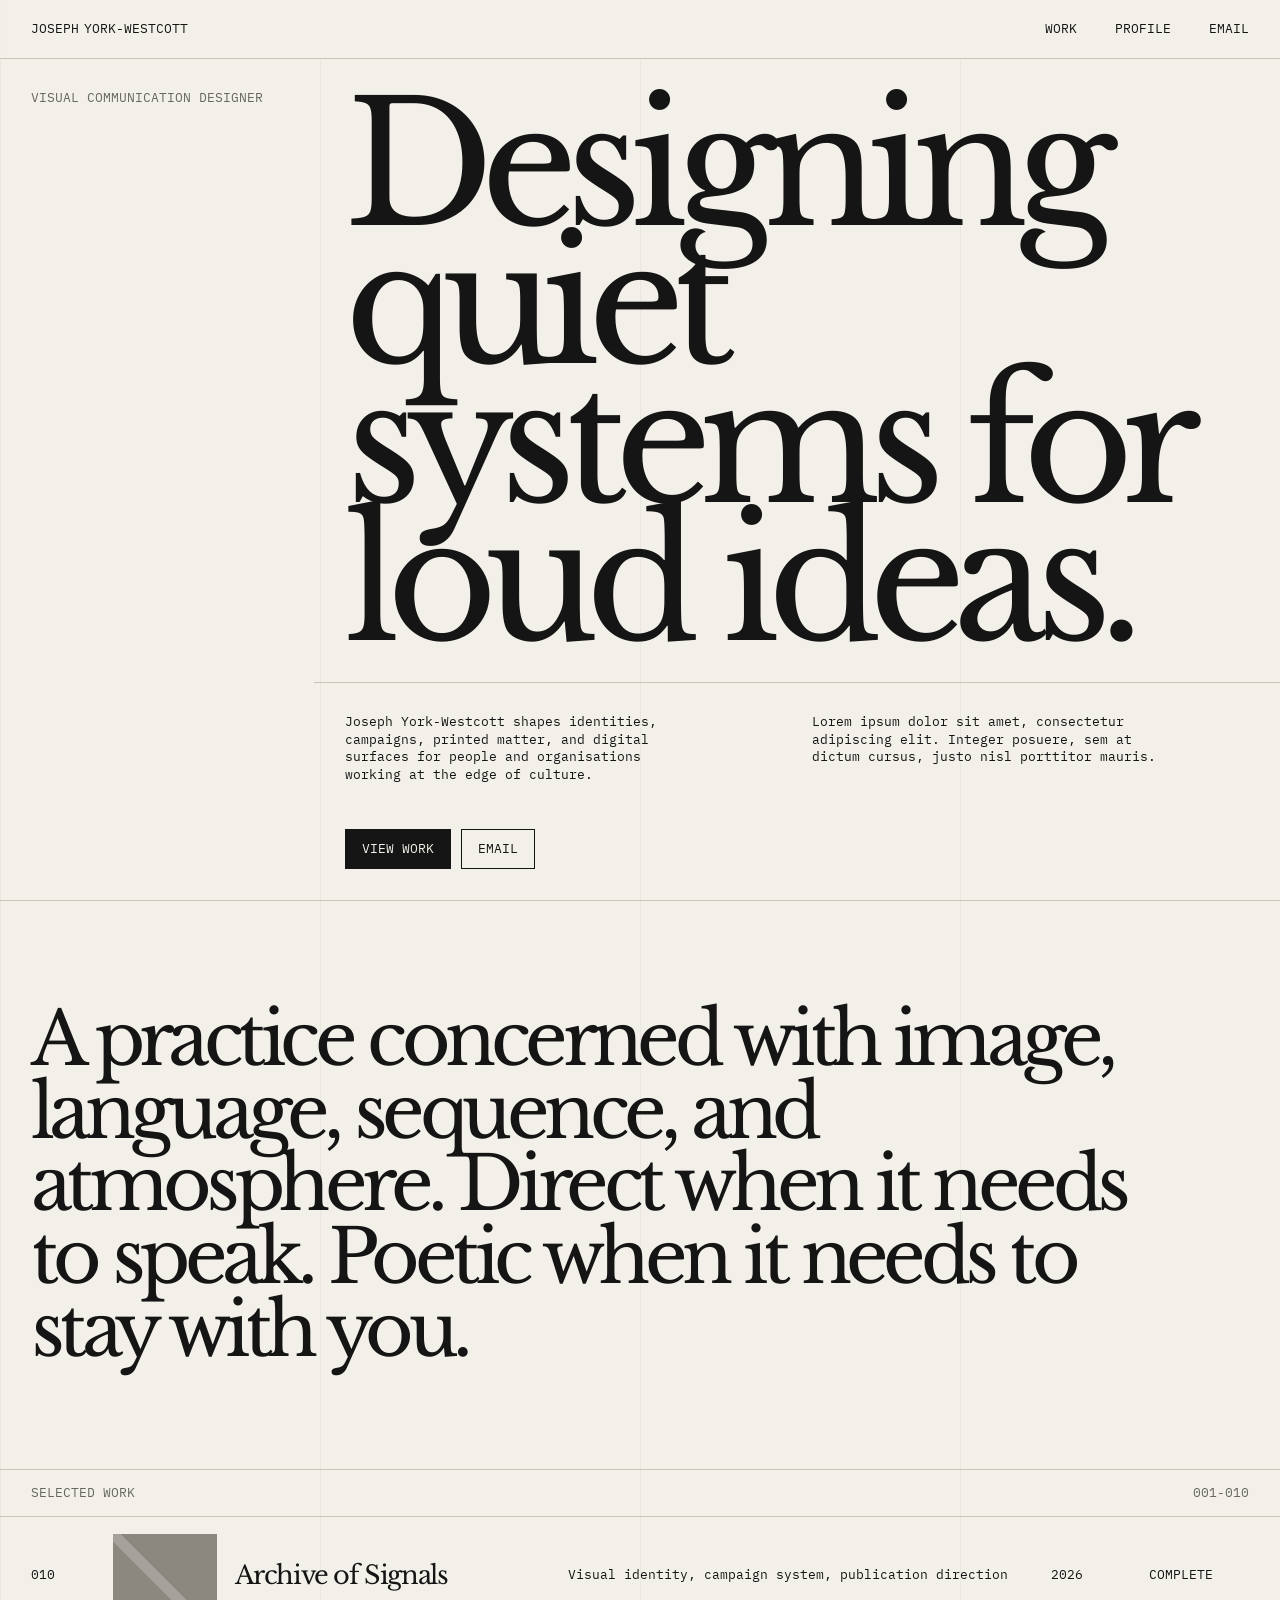
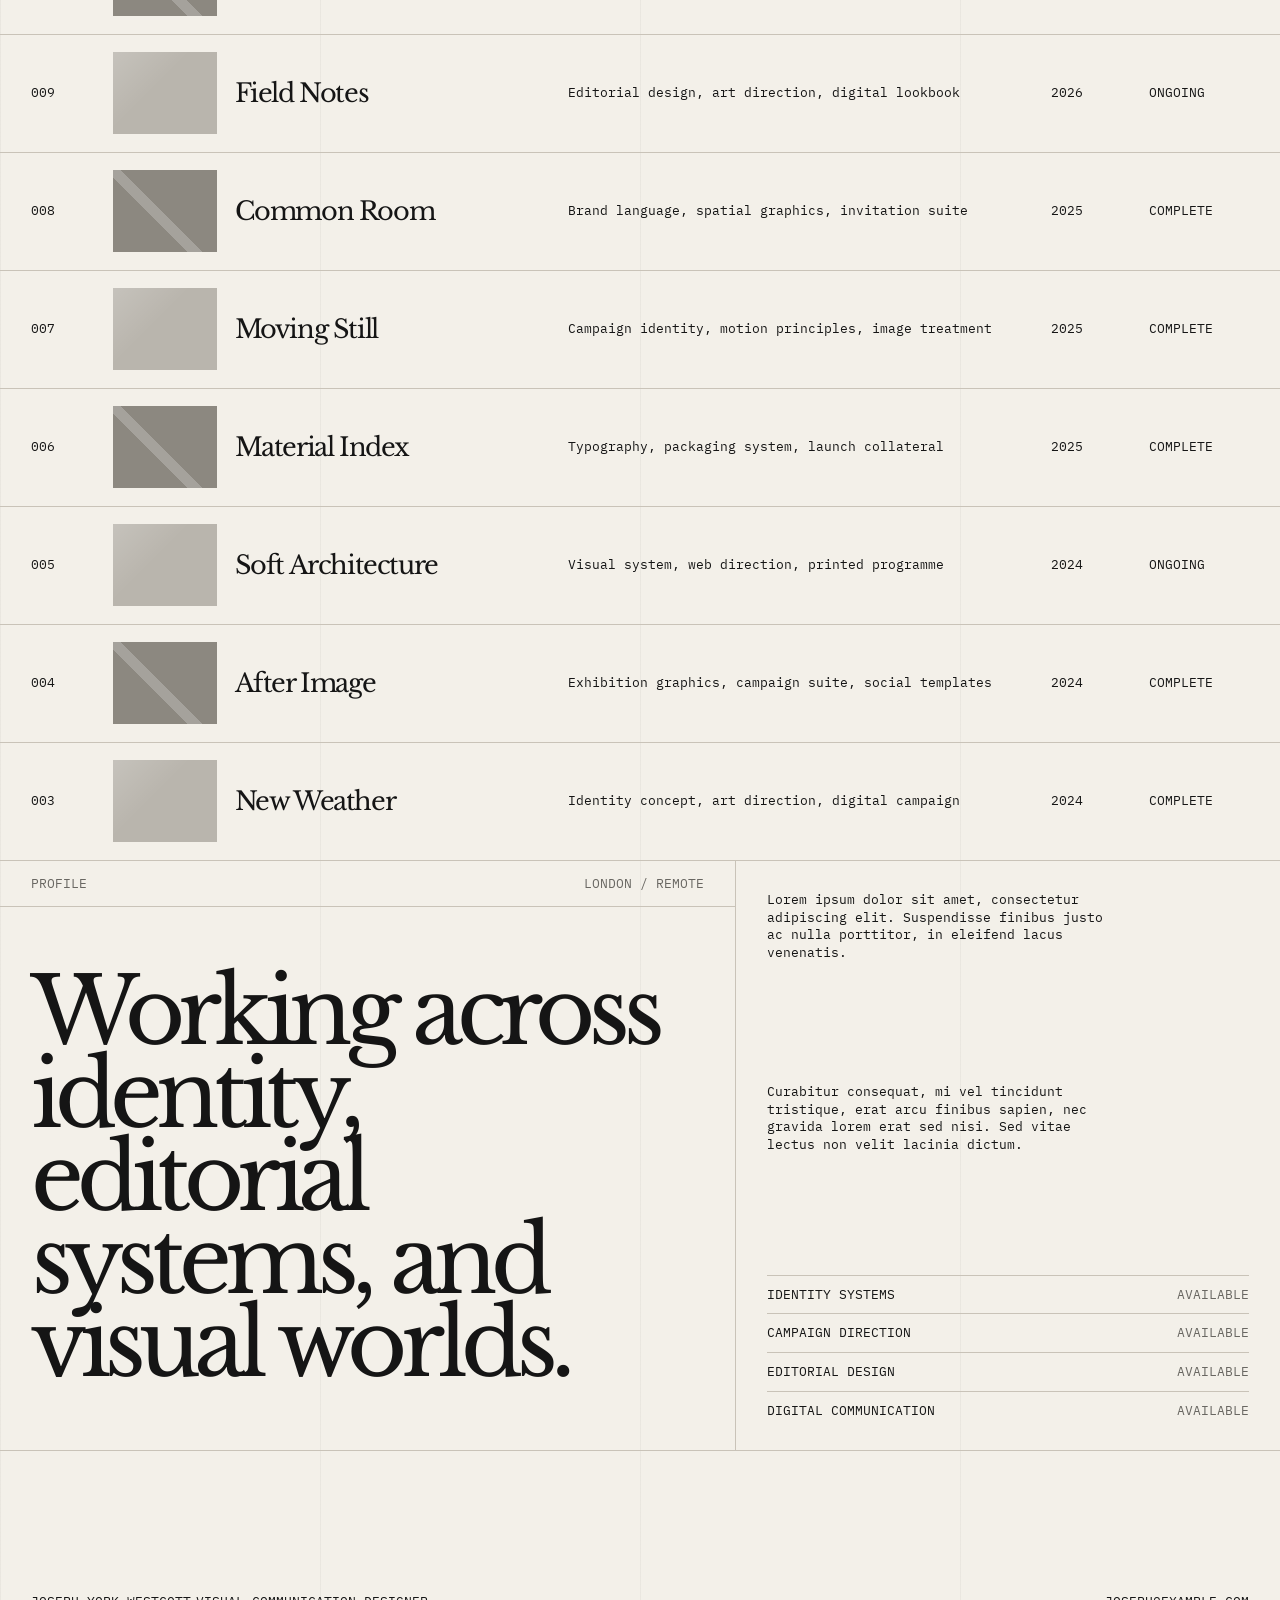
==== index.html @ f3553684 "Initial portfolio site" ====
<!doctype html>
<html lang="en">
  <head>
    <meta charset="utf-8" />
    <meta name="viewport" content="width=device-width, initial-scale=1" />
    <meta
      name="description"
      content="Joseph York-Westcott is a visual communication designer creating identities, campaigns, image systems, and editorial worlds."
    />
    <title>Joseph York-Westcott | Visual Communication Designer</title>
    <link rel="preconnect" href="https://fonts.googleapis.com" />
    <link rel="preconnect" href="https://fonts.gstatic.com" crossorigin />
    <link
      href="https://fonts.googleapis.com/css2?family=IBM+Plex+Mono:wght@400;500&family=Libre+Baskerville:ital@0;1&display=swap"
      rel="stylesheet"
    />
    <link rel="stylesheet" href="styles.css" />
  </head>
  <body>
    <div class="site-shell">
      <header class="site-header" aria-label="Primary navigation">
        <a class="brand" href="#top" aria-label="Joseph York-Westcott home">
          <span>Joseph</span>
          <span>York-Westcott</span>
        </a>
        <nav class="nav-links" aria-label="Site">
          <a href="#work">Work</a>
          <a href="#profile">Profile</a>
          <a href="mailto:joseph@example.com">Email</a>
        </nav>
      </header>

      <main id="top">
        <section class="hero" aria-labelledby="hero-title">
          <div class="hero-kicker">Visual Communication Designer</div>
          <h1 id="hero-title">
            Designing quiet systems for loud ideas.
          </h1>
          <div class="hero-copy">
            <p>
              Joseph York-Westcott shapes identities, campaigns, printed matter,
              and digital surfaces for people and organisations working at the
              edge of culture.
            </p>
            <p>
              Lorem ipsum dolor sit amet, consectetur adipiscing elit. Integer
              posuere, sem at dictum cursus, justo nisl porttitor mauris.
            </p>
          </div>
          <div class="hero-actions" aria-label="Primary actions">
            <a class="button" href="#work">View Work</a>
            <a class="button button-secondary" href="mailto:joseph@example.com">Email</a>
          </div>
        </section>

        <section class="statement" aria-label="Design statement">
          <p>
            A practice concerned with image, language, sequence, and atmosphere.
            Direct when it needs to speak. Poetic when it needs to stay with you.
          </p>
        </section>

        <section class="work-index" id="work" aria-labelledby="work-title">
          <div class="section-heading">
            <span>Selected Work</span>
            <span>001-010</span>
          </div>
          <h2 id="work-title" class="sr-only">Selected work</h2>

          <article class="project-row">
            <a href="#" aria-label="View project 010, Archive of Signals">
              <span class="project-number">010</span>
              <span class="project-thumb" aria-hidden="true"></span>
              <span class="project-title">Archive of Signals</span>
              <span class="project-desc">
                Visual identity, campaign system, publication direction
              </span>
              <span class="project-year">2026</span>
              <span class="project-status">Complete</span>
            </a>
          </article>
          <article class="project-row">
            <a href="#" aria-label="View project 009, Field Notes">
              <span class="project-number">009</span>
              <span class="project-thumb" aria-hidden="true"></span>
              <span class="project-title">Field Notes</span>
              <span class="project-desc">
                Editorial design, art direction, digital lookbook
              </span>
              <span class="project-year">2026</span>
              <span class="project-status">Ongoing</span>
            </a>
          </article>
          <article class="project-row">
            <a href="#" aria-label="View project 008, Common Room">
              <span class="project-number">008</span>
              <span class="project-thumb" aria-hidden="true"></span>
              <span class="project-title">Common Room</span>
              <span class="project-desc">
                Brand language, spatial graphics, invitation suite
              </span>
              <span class="project-year">2025</span>
              <span class="project-status">Complete</span>
            </a>
          </article>
          <article class="project-row">
            <a href="#" aria-label="View project 007, Moving Still">
              <span class="project-number">007</span>
              <span class="project-thumb" aria-hidden="true"></span>
              <span class="project-title">Moving Still</span>
              <span class="project-desc">
                Campaign identity, motion principles, image treatment
              </span>
              <span class="project-year">2025</span>
              <span class="project-status">Complete</span>
            </a>
          </article>
          <article class="project-row">
            <a href="#" aria-label="View project 006, Material Index">
              <span class="project-number">006</span>
              <span class="project-thumb" aria-hidden="true"></span>
              <span class="project-title">Material Index</span>
              <span class="project-desc">
                Typography, packaging system, launch collateral
              </span>
              <span class="project-year">2025</span>
              <span class="project-status">Complete</span>
            </a>
          </article>
          <article class="project-row">
            <a href="#" aria-label="View project 005, Soft Architecture">
              <span class="project-number">005</span>
              <span class="project-thumb" aria-hidden="true"></span>
              <span class="project-title">Soft Architecture</span>
              <span class="project-desc">
                Visual system, web direction, printed programme
              </span>
              <span class="project-year">2024</span>
              <span class="project-status">Ongoing</span>
            </a>
          </article>
          <article class="project-row">
            <a href="#" aria-label="View project 004, After Image">
              <span class="project-number">004</span>
              <span class="project-thumb" aria-hidden="true"></span>
              <span class="project-title">After Image</span>
              <span class="project-desc">
                Exhibition graphics, campaign suite, social templates
              </span>
              <span class="project-year">2024</span>
              <span class="project-status">Complete</span>
            </a>
          </article>
          <article class="project-row">
            <a href="#" aria-label="View project 003, New Weather">
              <span class="project-number">003</span>
              <span class="project-thumb" aria-hidden="true"></span>
              <span class="project-title">New Weather</span>
              <span class="project-desc">
                Identity concept, art direction, digital campaign
              </span>
              <span class="project-year">2024</span>
              <span class="project-status">Complete</span>
            </a>
          </article>
        </section>

        <section class="profile-grid" id="profile" aria-labelledby="profile-title">
          <div>
            <div class="section-heading">
              <span>Profile</span>
              <span>London / Remote</span>
            </div>
            <h2 id="profile-title">
              Working across identity, editorial systems, and visual worlds.
            </h2>
          </div>
          <div class="profile-copy">
            <p>
              Lorem ipsum dolor sit amet, consectetur adipiscing elit. Suspendisse
              finibus justo ac nulla porttitor, in eleifend lacus venenatis.
            </p>
            <p>
              Curabitur consequat, mi vel tincidunt tristique, erat arcu finibus
              sapien, nec gravida lorem erat sed nisi. Sed vitae lectus non velit
              lacinia dictum.
            </p>
            <ul class="services-list" aria-label="Services">
              <li>Identity systems</li>
              <li>Campaign direction</li>
              <li>Editorial design</li>
              <li>Digital communication</li>
            </ul>
          </div>
        </section>
      </main>

      <footer class="site-footer">
        <div>
          <span>Joseph York-Westcott</span>
          <span>Visual Communication Designer</span>
        </div>
        <a href="mailto:joseph@example.com">joseph@example.com</a>
      </footer>
    </div>

    <script src="script.js"></script>
  </body>
</html>
---- styles.css ----
:root {
  --paper: #f3f0e9;
  --ink: #151515;
  --muted: #696762;
  --rule: #c9c3b8;
  --image: #b9b5ad;
  --image-dark: #8c8880;
  --inverse: #111111;
  --inverse-ink: #f4f0e8;
  --gutter: clamp(16px, 2.4vw, 34px);
  --mono: "IBM Plex Mono", ui-monospace, monospace;
  --serif: "Libre Baskerville", Georgia, serif;
}

* {
  box-sizing: border-box;
}

html {
  scroll-behavior: smooth;
}

body {
  margin: 0;
  background: var(--paper);
  color: var(--ink);
  font-family: var(--mono);
  font-size: 13px;
  line-height: 1.35;
  text-transform: uppercase;
}

a {
  color: inherit;
  text-decoration: none;
}

.site-shell {
  min-height: 100vh;
  background:
    linear-gradient(90deg, rgba(21, 21, 21, 0.045) 1px, transparent 1px) 0 0 / 25vw 100%,
    var(--paper);
}

.site-header,
.site-footer {
  display: grid;
  grid-template-columns: 1fr auto;
  gap: var(--gutter);
  padding: 20px var(--gutter);
}

.site-header {
  position: sticky;
  top: 0;
  z-index: 10;
  background: rgba(243, 240, 233, 0.86);
  border-bottom: 1px solid var(--rule);
  backdrop-filter: blur(12px);
}

.brand,
.site-footer div {
  display: flex;
  gap: 0.65ch;
  flex-wrap: wrap;
}

.nav-links {
  display: flex;
  gap: clamp(16px, 3vw, 46px);
}

.nav-links a,
.site-footer a,
.project-row a {
  transition: opacity 180ms ease, background 180ms ease, color 180ms ease;
}

.nav-links a:hover,
.site-footer a:hover {
  opacity: 0.52;
}

.hero {
  display: grid;
  grid-template-columns: minmax(190px, 0.65fr) minmax(0, 2fr);
  min-height: calc(100svh - 58px);
  border-bottom: 1px solid var(--rule);
}

.hero-kicker,
.hero-copy,
.hero-actions {
  padding: var(--gutter);
}

.hero-kicker {
  color: var(--muted);
}

h1,
h2,
.statement p {
  margin: 0;
  font-family: var(--serif);
  font-weight: 400;
  letter-spacing: -0.075em;
  text-transform: none;
}

h1 {
  align-self: end;
  padding: var(--gutter);
  font-size: clamp(60px, 13.2vw, 206px);
  line-height: 0.82;
  max-width: 1220px;
}

.hero-copy {
  display: grid;
  grid-template-columns: repeat(2, minmax(0, 1fr));
  gap: var(--gutter);
  grid-column: 2;
  border-top: 1px solid var(--rule);
}

.hero-copy p,
.profile-copy p {
  margin: 0;
  max-width: 44ch;
  color: var(--ink);
  text-transform: none;
}

.hero-actions {
  display: flex;
  align-items: end;
  gap: 10px;
  grid-column: 2;
  padding-top: 0;
}

.button {
  display: inline-flex;
  align-items: center;
  justify-content: center;
  min-height: 38px;
  padding: 10px 16px;
  border: 1px solid var(--ink);
  background: var(--ink);
  color: var(--paper);
}

.button:hover {
  background: transparent;
  color: var(--ink);
}

.button-secondary {
  background: transparent;
  color: var(--ink);
}

.button-secondary:hover {
  background: var(--ink);
  color: var(--paper);
}

.statement {
  padding: clamp(56px, 8vw, 116px) var(--gutter);
  border-bottom: 1px solid var(--rule);
}

.statement p {
  max-width: 1100px;
  font-size: clamp(33px, 5.8vw, 94px);
  line-height: 0.98;
}

.section-heading {
  display: flex;
  justify-content: space-between;
  gap: var(--gutter);
  padding: 14px var(--gutter);
  color: var(--muted);
  border-bottom: 1px solid var(--rule);
}

.project-row a {
  display: grid;
  grid-template-columns: 64px 104px minmax(170px, 0.95fr) minmax(220px, 1.4fr) 80px 100px;
  gap: 18px;
  align-items: center;
  min-height: 118px;
  padding: 12px var(--gutter);
  border-bottom: 1px solid var(--rule);
  animation: row-rise 420ms ease both;
  animation-delay: var(--delay, 0ms);
}

.project-row a:hover {
  background: var(--inverse);
  color: var(--inverse-ink);
}

.project-thumb {
  display: block;
  height: 82px;
  background:
    linear-gradient(135deg, rgba(255, 255, 255, 0.18), transparent 42%),
    var(--image);
}

.project-row:nth-child(odd) .project-thumb {
  background:
    linear-gradient(45deg, transparent 40%, rgba(255, 255, 255, 0.22) 40% 48%, transparent 48%),
    var(--image-dark);
}

.project-title {
  font-family: var(--serif);
  font-size: clamp(21px, 2vw, 34px);
  line-height: 0.96;
  letter-spacing: -0.055em;
  text-transform: none;
}

.project-desc {
  max-width: 58ch;
  color: currentColor;
  text-transform: none;
}

.profile-grid {
  display: grid;
  grid-template-columns: minmax(0, 1.15fr) minmax(280px, 0.85fr);
  border-bottom: 1px solid var(--rule);
}

.profile-grid > div:first-child {
  border-right: 1px solid var(--rule);
}

.profile-grid h2 {
  padding: clamp(34px, 5vw, 82px) var(--gutter);
  font-size: clamp(42px, 7.2vw, 118px);
  line-height: 0.9;
}

.profile-copy {
  display: flex;
  min-height: 560px;
  flex-direction: column;
  justify-content: space-between;
  gap: 44px;
  padding: var(--gutter);
}

.services-list {
  display: grid;
  gap: 10px;
  margin: 0;
  padding: 0;
  list-style: none;
}

.services-list li {
  display: flex;
  justify-content: space-between;
  gap: 18px;
  padding-top: 10px;
  border-top: 1px solid var(--rule);
}

.services-list li::after {
  content: "Available";
  color: var(--muted);
}

.site-footer {
  min-height: 180px;
  align-items: end;
}

.sr-only {
  position: absolute;
  width: 1px;
  height: 1px;
  padding: 0;
  margin: -1px;
  overflow: hidden;
  clip: rect(0, 0, 0, 0);
  white-space: nowrap;
  border: 0;
}

@keyframes row-rise {
  from {
    opacity: 0;
    transform: translateY(8px);
  }

  to {
    opacity: 1;
    transform: translateY(0);
  }
}

@media (max-width: 860px) {
  body {
    font-size: 12px;
  }

  .site-shell {
    background:
      linear-gradient(90deg, rgba(21, 21, 21, 0.045) 1px, transparent 1px) 0 0 / 50vw 100%,
      var(--paper);
  }

  .site-header,
  .site-footer,
  .hero,
  .hero-copy,
  .profile-grid {
    grid-template-columns: 1fr;
  }

  .site-header {
    gap: 16px;
  }

  .nav-links {
    justify-content: space-between;
  }

  .hero {
    min-height: auto;
  }

  h1 {
    min-height: 58svh;
    align-content: end;
    font-size: clamp(58px, 20vw, 112px);
  }

  .hero-copy,
  .hero-actions {
    grid-column: 1;
  }

  .hero-actions {
    padding-top: var(--gutter);
  }

  .project-row a {
    grid-template-columns: 46px 1fr 64px;
    min-height: 156px;
    align-items: start;
  }

  .project-thumb {
    grid-column: 1 / -1;
    grid-row: 2;
    height: 116px;
  }

  .project-title {
    font-size: 27px;
  }

  .project-desc {
    grid-column: 2 / -1;
  }

  .project-year {
    grid-column: 1;
  }

  .project-status {
    grid-column: 2 / -1;
  }

  .profile-grid > div:first-child {
    border-right: 0;
  }

  .profile-copy {
    min-height: auto;
  }

  .site-footer {
    min-height: 140px;
  }
}
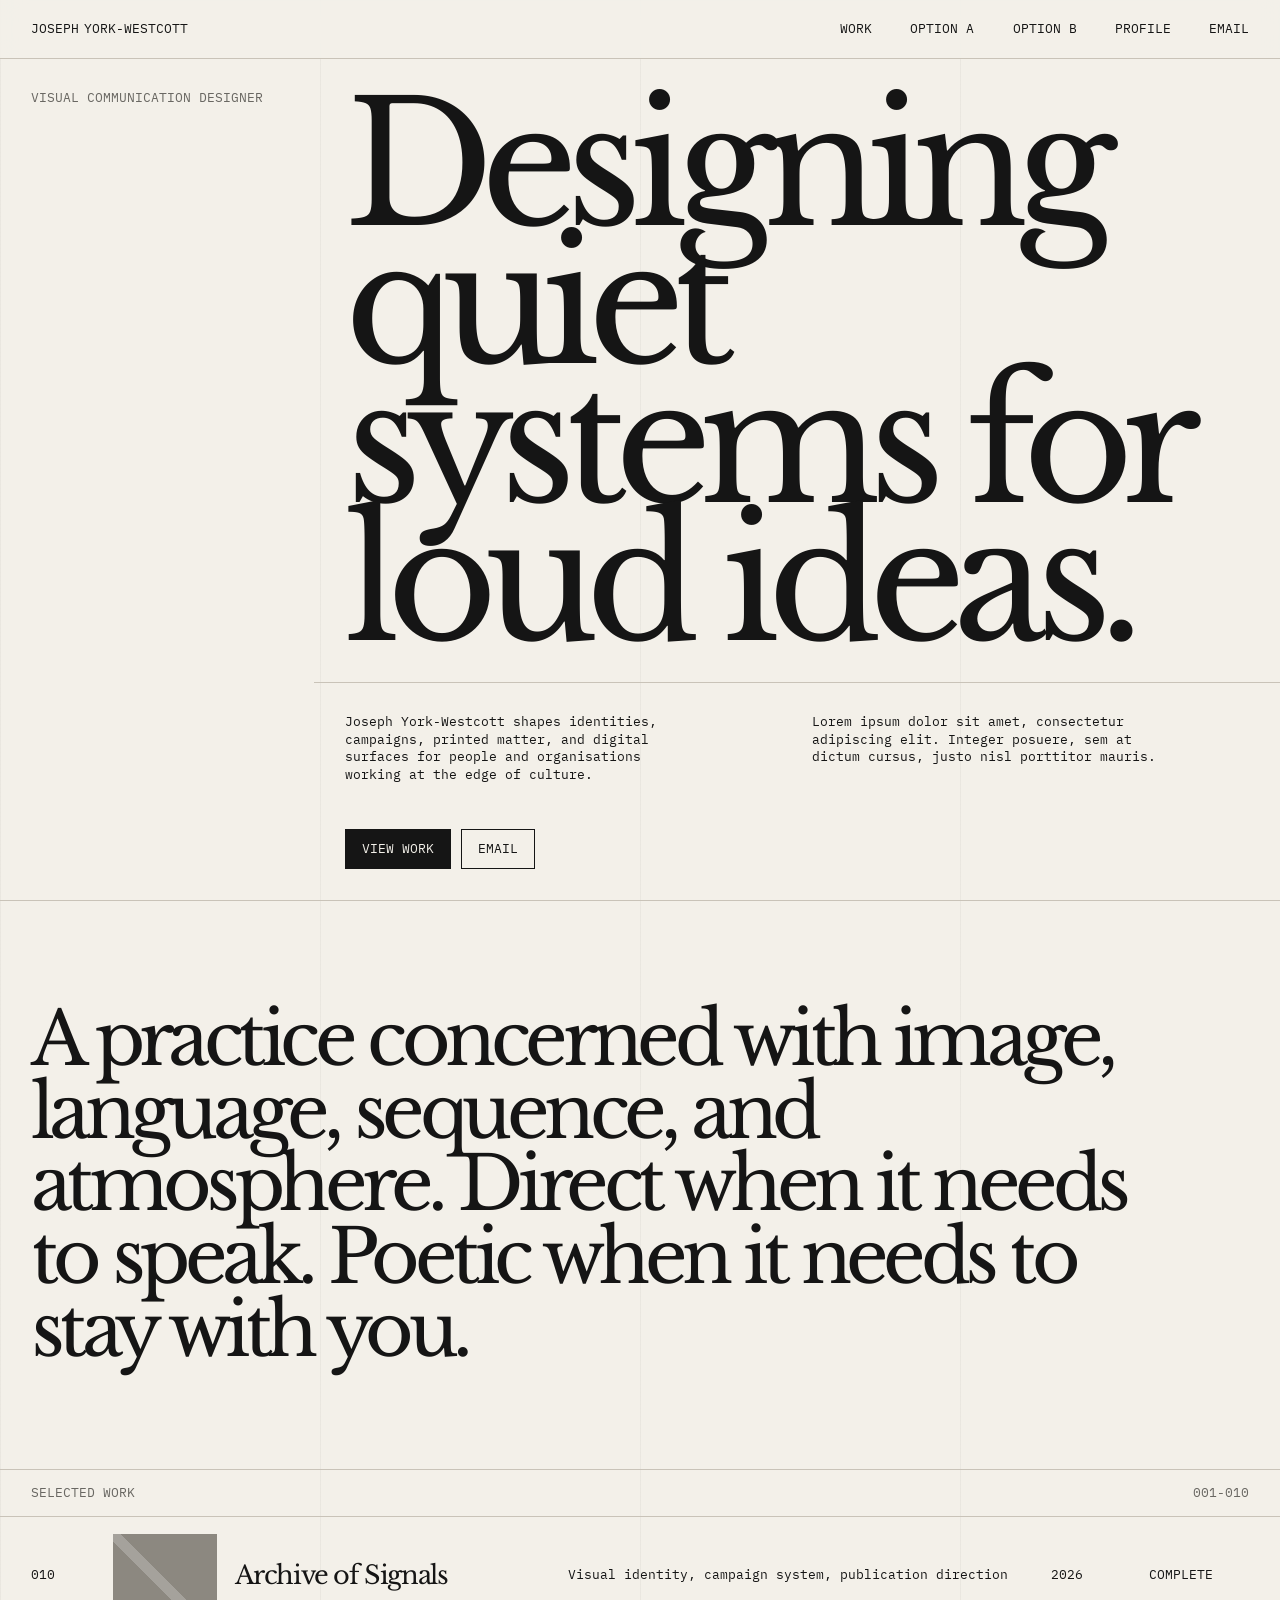
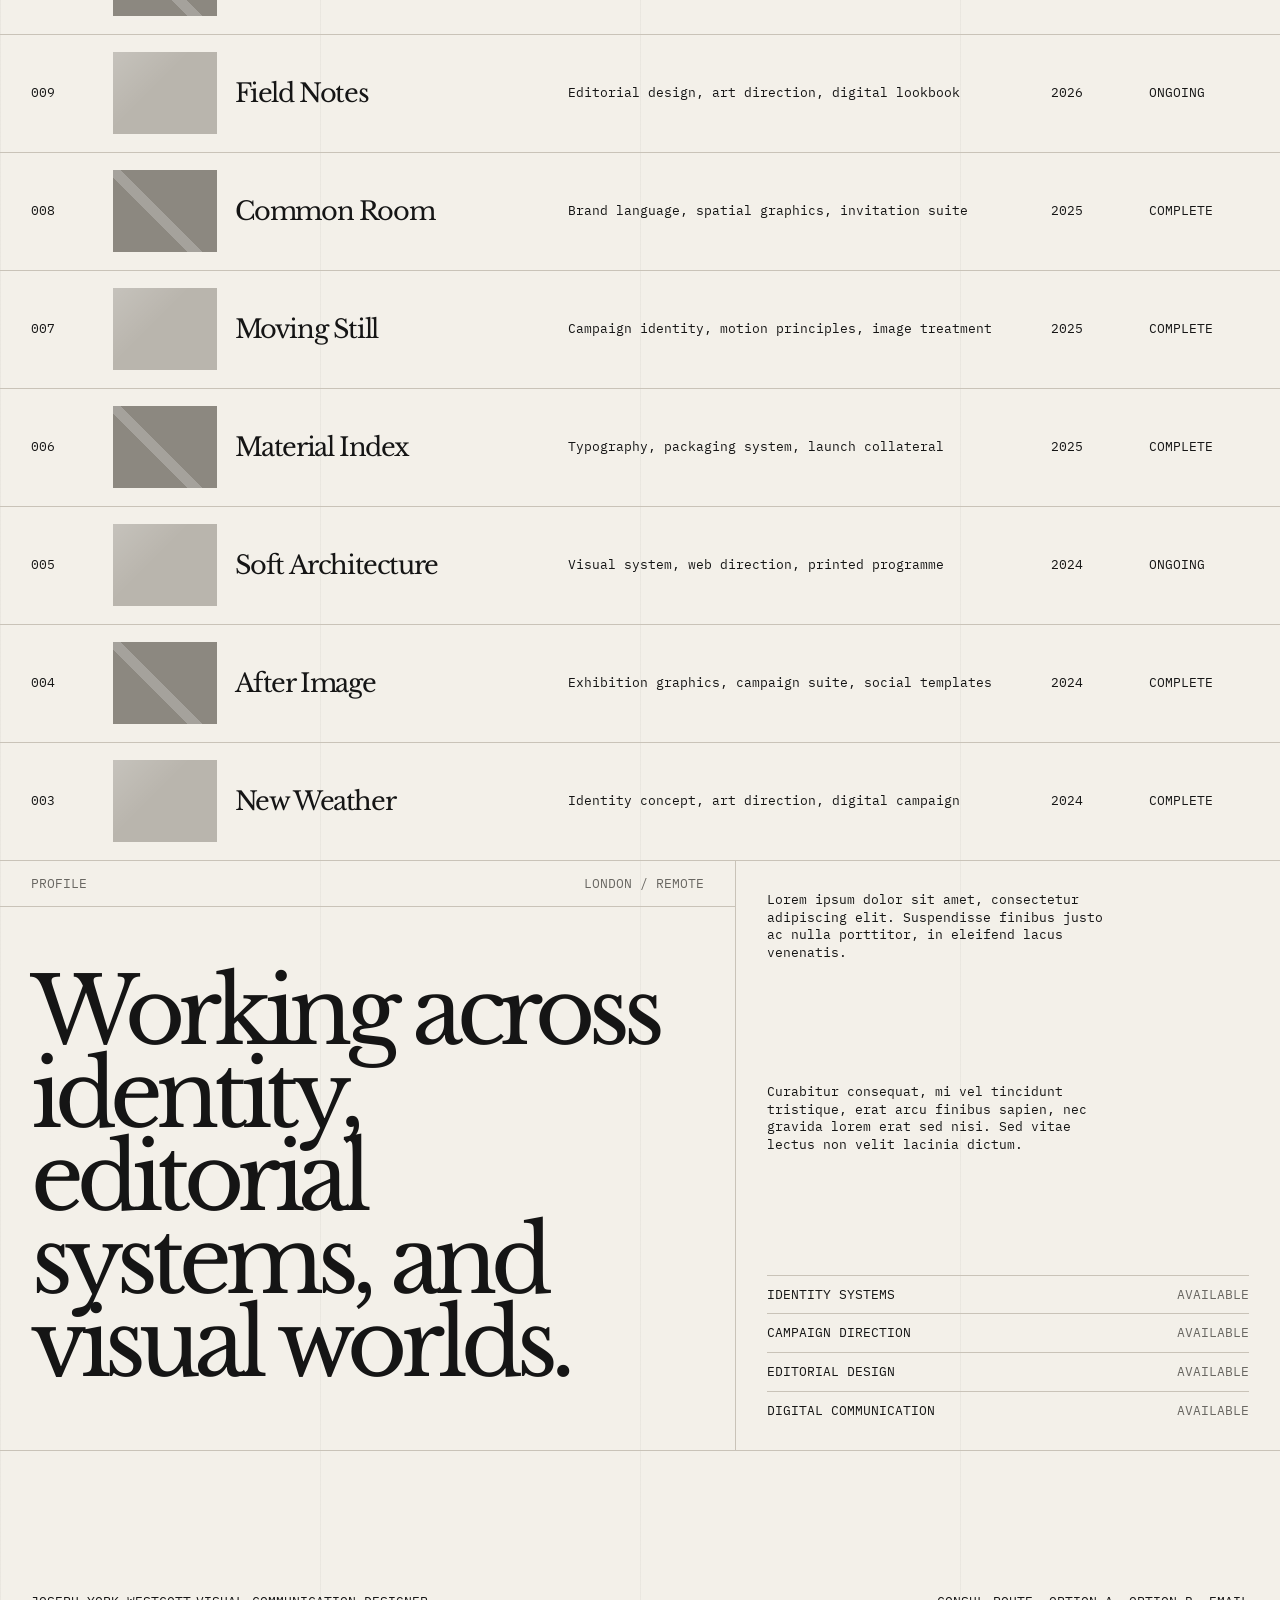
==== commit b1eab3f8: "Add portfolio design variations" ====
--- a/index.html
+++ b/index.html
@@ -25,6 +25,8 @@
         </a>
         <nav class="nav-links" aria-label="Site">
           <a href="#work">Work</a>
+          <a href="ransmeier.html">Option A</a>
+          <a href="public-domain.html">Option B</a>
           <a href="#profile">Profile</a>
           <a href="mailto:joseph@example.com">Email</a>
         </nav>
@@ -200,7 +202,12 @@
           <span>Joseph York-Westcott</span>
           <span>Visual Communication Designer</span>
         </div>
-        <a href="mailto:joseph@example.com">joseph@example.com</a>
+        <nav class="footer-variations" aria-label="Design variations">
+          <a href="index.html">Consul Route</a>
+          <a href="ransmeier.html">Option A</a>
+          <a href="public-domain.html">Option B</a>
+          <a href="mailto:joseph@example.com">Email</a>
+        </nav>
       </footer>
     </div>
 
--- a/styles.css
+++ b/styles.css
@@ -283,6 +283,13 @@
   align-items: end;
 }
 
+.footer-variations {
+  display: flex;
+  flex-wrap: wrap;
+  justify-content: end;
+  gap: 16px;
+}
+
 .sr-only {
   position: absolute;
   width: 1px;
@@ -295,6 +302,323 @@
   border: 0;
 }
 
+/* Option A: austere industrial/gallery route */
+.route-a {
+  background: #fff;
+  color: #000;
+  font-family: "Inter", Helvetica, Arial, sans-serif;
+  text-transform: none;
+}
+
+.a-header,
+.a-work a {
+  display: grid;
+  grid-template-columns: 1fr auto;
+  gap: clamp(18px, 3vw, 48px);
+  border-bottom: 1px solid #000;
+}
+
+.a-header {
+  position: sticky;
+  top: 0;
+  z-index: 10;
+  padding: 26px clamp(20px, 2.7vw, 38px);
+  background: rgba(255, 255, 255, 0.92);
+  backdrop-filter: blur(14px);
+  font-size: 14px;
+  letter-spacing: -0.02em;
+}
+
+.a-header nav {
+  display: flex;
+  gap: clamp(16px, 2.6vw, 42px);
+}
+
+.a-hero {
+  display: grid;
+  grid-template-columns: 0.8fr 1fr;
+  gap: clamp(40px, 8vw, 140px);
+  min-height: 42svh;
+  padding: clamp(36px, 5vw, 72px) clamp(20px, 2.7vw, 38px);
+}
+
+.a-hero p {
+  max-width: 520px;
+  margin: 0;
+  font-size: clamp(18px, 1.6vw, 23px);
+  line-height: 1.28;
+  letter-spacing: -0.03em;
+}
+
+.a-hero h1 {
+  margin: 0;
+  padding: 0;
+  font-family: "Inter", Helvetica, Arial, sans-serif;
+  font-size: clamp(43px, 5.3vw, 78px);
+  font-weight: 400;
+  line-height: 1.02;
+  letter-spacing: -0.07em;
+}
+
+.a-feature {
+  display: grid;
+  grid-template-columns: 0.74fr 1.26fr;
+  gap: clamp(40px, 8vw, 140px);
+  min-height: 760px;
+  padding: clamp(38px, 5vw, 74px) clamp(20px, 2.7vw, 38px);
+}
+
+.a-feature-copy {
+  display: flex;
+  flex-direction: column;
+  justify-content: center;
+  max-width: 460px;
+}
+
+.a-feature-copy span,
+.a-feature-copy p,
+.a-work a span {
+  font-size: 14px;
+  line-height: 1.42;
+  letter-spacing: -0.01em;
+}
+
+.a-feature-copy h2 {
+  margin: 38px 0 22px;
+  padding: 0;
+  font-family: "Inter", Helvetica, Arial, sans-serif;
+  font-size: clamp(34px, 4vw, 58px);
+  font-weight: 400;
+  line-height: 1.02;
+  letter-spacing: -0.065em;
+}
+
+.a-actions {
+  display: flex;
+  gap: 16px;
+  margin-top: 42px;
+}
+
+.a-actions a {
+  border-bottom: 1px solid #000;
+  font-size: 14px;
+}
+
+.a-stack {
+  position: relative;
+  min-height: 680px;
+}
+
+.a-stack span {
+  position: absolute;
+  width: min(38vw, 420px);
+  height: 560px;
+  border: 1px solid #000;
+  background: #dadad6;
+  transition: transform 400ms ease;
+}
+
+.a-stack span:nth-child(1) {
+  left: 0;
+  top: 0;
+}
+
+.a-stack span:nth-child(2) {
+  left: 100px;
+  top: 60px;
+  background: #ecece8;
+}
+
+.a-stack span:nth-child(3) {
+  left: 200px;
+  top: 120px;
+  background: #80807a;
+}
+
+.a-feature:hover .a-stack span:nth-child(1) {
+  transform: translate(-14px, -10px);
+}
+
+.a-feature:hover .a-stack span:nth-child(2) {
+  transform: translate(8px, -4px);
+}
+
+.a-feature:hover .a-stack span:nth-child(3) {
+  transform: translate(18px, 10px);
+}
+
+.a-work a {
+  grid-template-columns: 80px minmax(220px, 0.7fr) minmax(260px, 1fr) 160px;
+  align-items: center;
+  min-height: 112px;
+  padding: 22px clamp(20px, 2.7vw, 38px);
+}
+
+.a-work strong {
+  font-size: clamp(26px, 2.7vw, 40px);
+  font-weight: 400;
+  line-height: 1;
+  letter-spacing: -0.06em;
+}
+
+.a-work a:hover {
+  background: #000;
+  color: #fff;
+}
+
+/* Option B: raw archive/OS route */
+.route-b {
+  --terminal: #0d120e;
+  --terminal-green: #b1ff4f;
+  --terminal-amber: #ffa841;
+  --terminal-paper: #f5f2e8;
+  background: var(--terminal);
+  color: var(--terminal-green);
+  font-family: var(--mono);
+  text-transform: uppercase;
+}
+
+.b-header {
+  display: grid;
+  grid-template-columns: 1fr auto;
+  gap: 20px;
+  padding: 20px clamp(18px, 2.6vw, 34px);
+  border-bottom: 1px solid var(--terminal-green);
+  background: rgba(13, 18, 14, 0.92);
+  position: sticky;
+  top: 0;
+  z-index: 10;
+}
+
+.b-header nav,
+.b-actions {
+  display: flex;
+  gap: clamp(14px, 2vw, 32px);
+  flex-wrap: wrap;
+}
+
+.b-boot {
+  display: grid;
+  grid-template-columns: minmax(280px, 1fr) minmax(360px, 0.8fr);
+  gap: clamp(34px, 7vw, 110px);
+  padding: clamp(36px, 5vw, 68px) clamp(18px, 2.6vw, 34px);
+}
+
+.b-console p {
+  margin: 0 0 8px;
+  font-size: clamp(15px, 1.25vw, 18px);
+}
+
+.b-scan {
+  min-height: 360px;
+  border: 1px solid var(--terminal-green);
+  background:
+    repeating-linear-gradient(0deg, rgba(177, 255, 79, 0.38), rgba(177, 255, 79, 0.38) 1px, transparent 1px, transparent 26px),
+    #babaae;
+}
+
+.b-boot h1 {
+  grid-column: 1 / -1;
+  margin: clamp(12px, 3vw, 42px) 0 0;
+  padding: 0;
+  font-family: var(--mono);
+  font-size: clamp(40px, 6.5vw, 96px);
+  font-weight: 500;
+  line-height: 1.03;
+  letter-spacing: -0.04em;
+  color: #fff;
+  text-transform: uppercase;
+}
+
+.b-actions {
+  grid-column: 1 / -1;
+  color: var(--terminal-amber);
+  font-size: clamp(14px, 1.5vw, 20px);
+}
+
+.b-actions a:first-child::after {
+  content: "";
+  display: inline-block;
+  width: 0.7ch;
+  height: 1em;
+  margin-left: 0.5ch;
+  background: currentColor;
+  animation: blink 900ms steps(1) infinite;
+  vertical-align: -0.12em;
+}
+
+.b-archive {
+  border-top: 1px solid var(--terminal-green);
+}
+
+.b-archive-head,
+.b-archive a {
+  display: grid;
+  grid-template-columns: 120px 1fr 120px;
+  gap: 24px;
+  align-items: center;
+  padding: 24px clamp(18px, 2.6vw, 34px);
+}
+
+.b-archive-head h2 {
+  margin: 0;
+  padding: 0;
+  font-family: var(--mono);
+  font-size: 18px;
+  letter-spacing: 0;
+  text-transform: uppercase;
+}
+
+.b-archive-head span {
+  grid-column: 3;
+}
+
+.b-archive a {
+  color: #fff;
+  min-height: 92px;
+}
+
+.b-archive a:hover {
+  background: var(--terminal-green);
+  color: var(--terminal);
+}
+
+.b-archive strong {
+  font-size: clamp(24px, 3.8vw, 58px);
+  font-weight: 400;
+  letter-spacing: -0.04em;
+}
+
+.b-archive a:first-of-type {
+  color: var(--terminal-amber);
+}
+
+.b-window {
+  width: min(430px, calc(100vw - 36px));
+  margin: clamp(50px, 8vw, 120px) clamp(18px, 2.6vw, 34px) clamp(70px, 10vw, 140px) auto;
+  border: 1px solid var(--terminal-green);
+  background: var(--terminal-paper);
+  color: var(--terminal);
+}
+
+.b-window-bar {
+  padding: 18px 20px;
+  border-bottom: 1px solid var(--terminal);
+}
+
+.b-window ul {
+  margin: 0;
+  padding: 24px 20px 34px;
+  list-style: none;
+  line-height: 2;
+}
+
+@keyframes blink {
+  50% {
+    opacity: 0;
+  }
+}
+
 @keyframes row-rise {
   from {
     opacity: 0;
@@ -392,4 +716,62 @@
   .site-footer {
     min-height: 140px;
   }
-}
+
+  .footer-variations {
+    justify-content: start;
+  }
+
+  .a-header,
+  .a-hero,
+  .a-feature,
+  .a-work a,
+  .b-header,
+  .b-boot,
+  .b-archive-head,
+  .b-archive a {
+    grid-template-columns: 1fr;
+  }
+
+  .a-header nav {
+    flex-wrap: wrap;
+  }
+
+  .a-feature {
+    min-height: auto;
+  }
+
+  .a-stack {
+    min-height: 520px;
+  }
+
+  .a-stack span {
+    width: 250px;
+    height: 330px;
+  }
+
+  .a-stack span:nth-child(2) {
+    left: 20px;
+    top: 30px;
+  }
+
+  .a-stack span:nth-child(3) {
+    left: 40px;
+    top: 60px;
+  }
+
+  .a-work a {
+    gap: 14px;
+  }
+
+  .b-archive-head span {
+    grid-column: auto;
+  }
+
+  .b-scan {
+    min-height: 220px;
+  }
+
+  .b-window {
+    margin-left: 18px;
+  }
+}
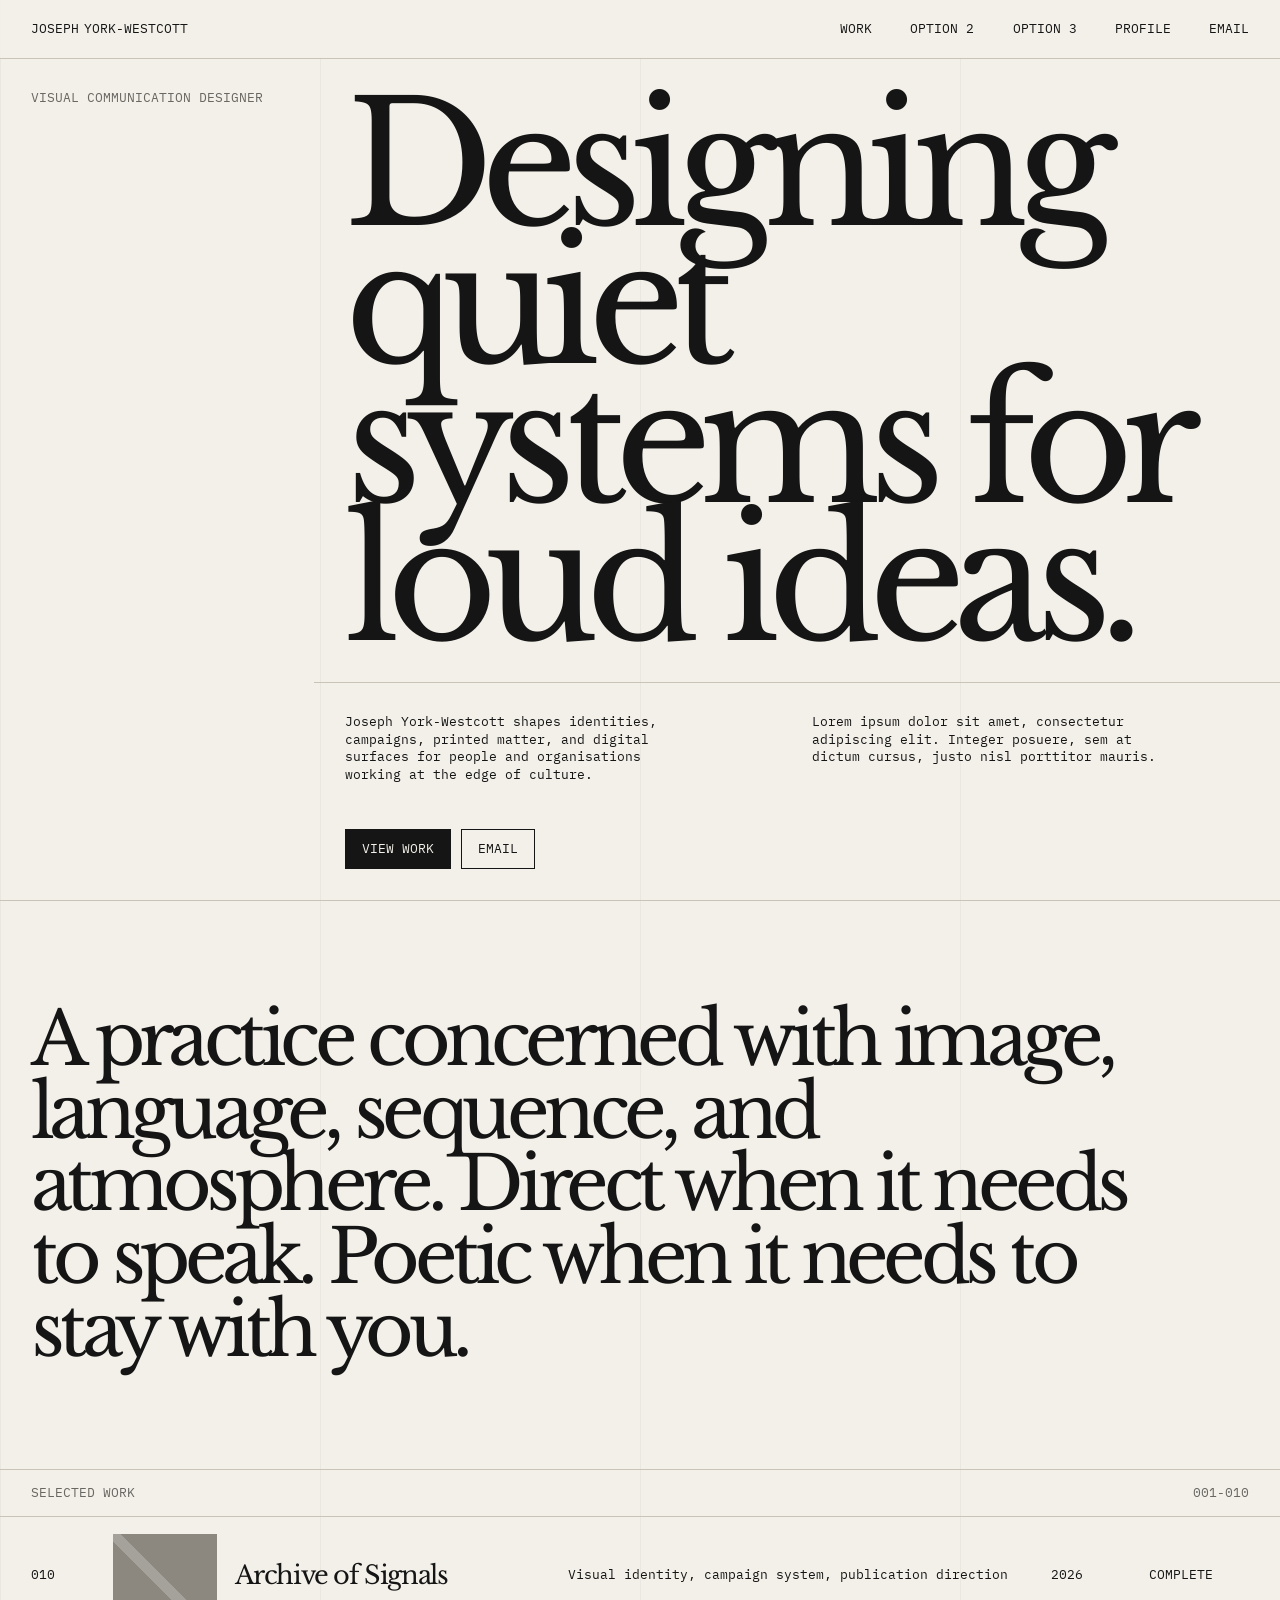
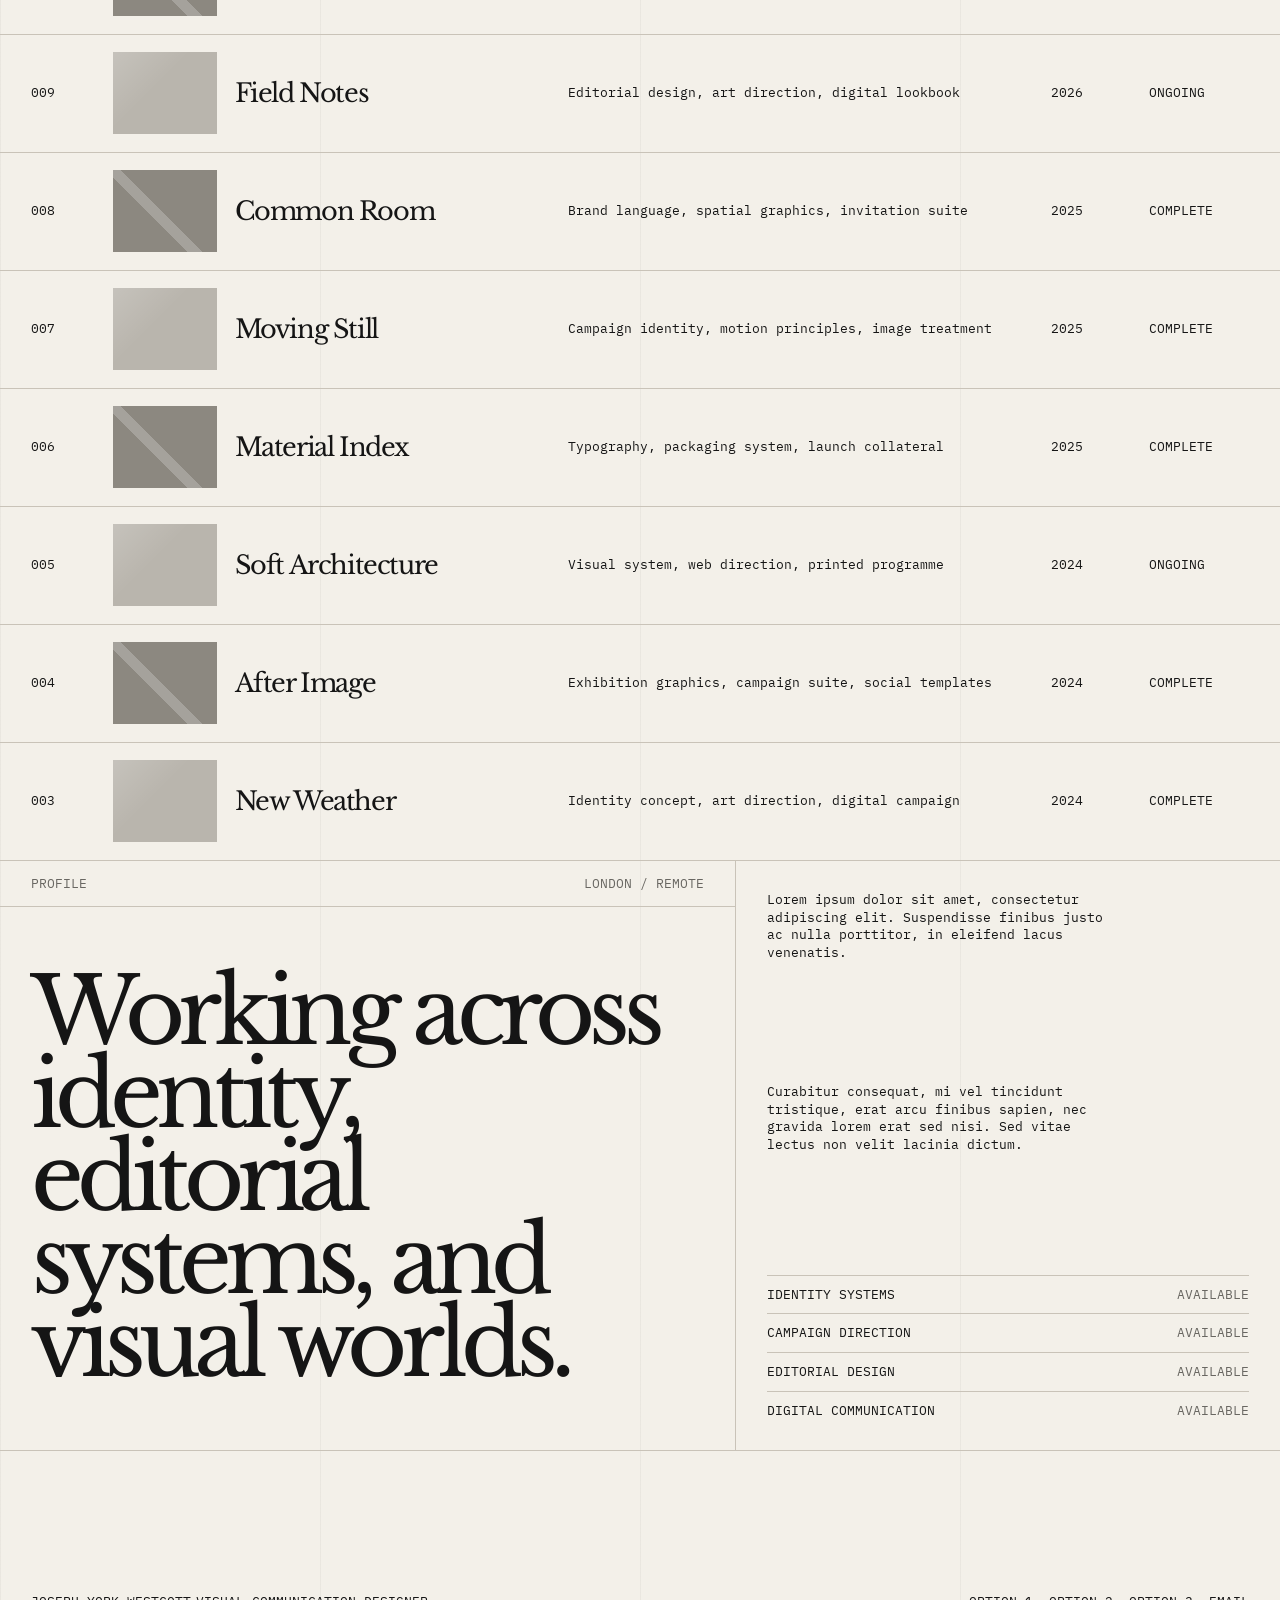
==== commit 7178ffcc: "Rename website variations" ====
--- a/index.html
+++ b/index.html
@@ -25,8 +25,8 @@
         </a>
         <nav class="nav-links" aria-label="Site">
           <a href="#work">Work</a>
-          <a href="ransmeier.html">Option A</a>
-          <a href="public-domain.html">Option B</a>
+          <a href="ransmeier.html">Option 2</a>
+          <a href="public-domain.html">Option 3</a>
           <a href="#profile">Profile</a>
           <a href="mailto:joseph@example.com">Email</a>
         </nav>
@@ -203,9 +203,9 @@
           <span>Visual Communication Designer</span>
         </div>
         <nav class="footer-variations" aria-label="Design variations">
-          <a href="index.html">Consul Route</a>
-          <a href="ransmeier.html">Option A</a>
-          <a href="public-domain.html">Option B</a>
+          <a href="index.html">Option 1</a>
+          <a href="ransmeier.html">Option 2</a>
+          <a href="public-domain.html">Option 3</a>
           <a href="mailto:joseph@example.com">Email</a>
         </nav>
       </footer>
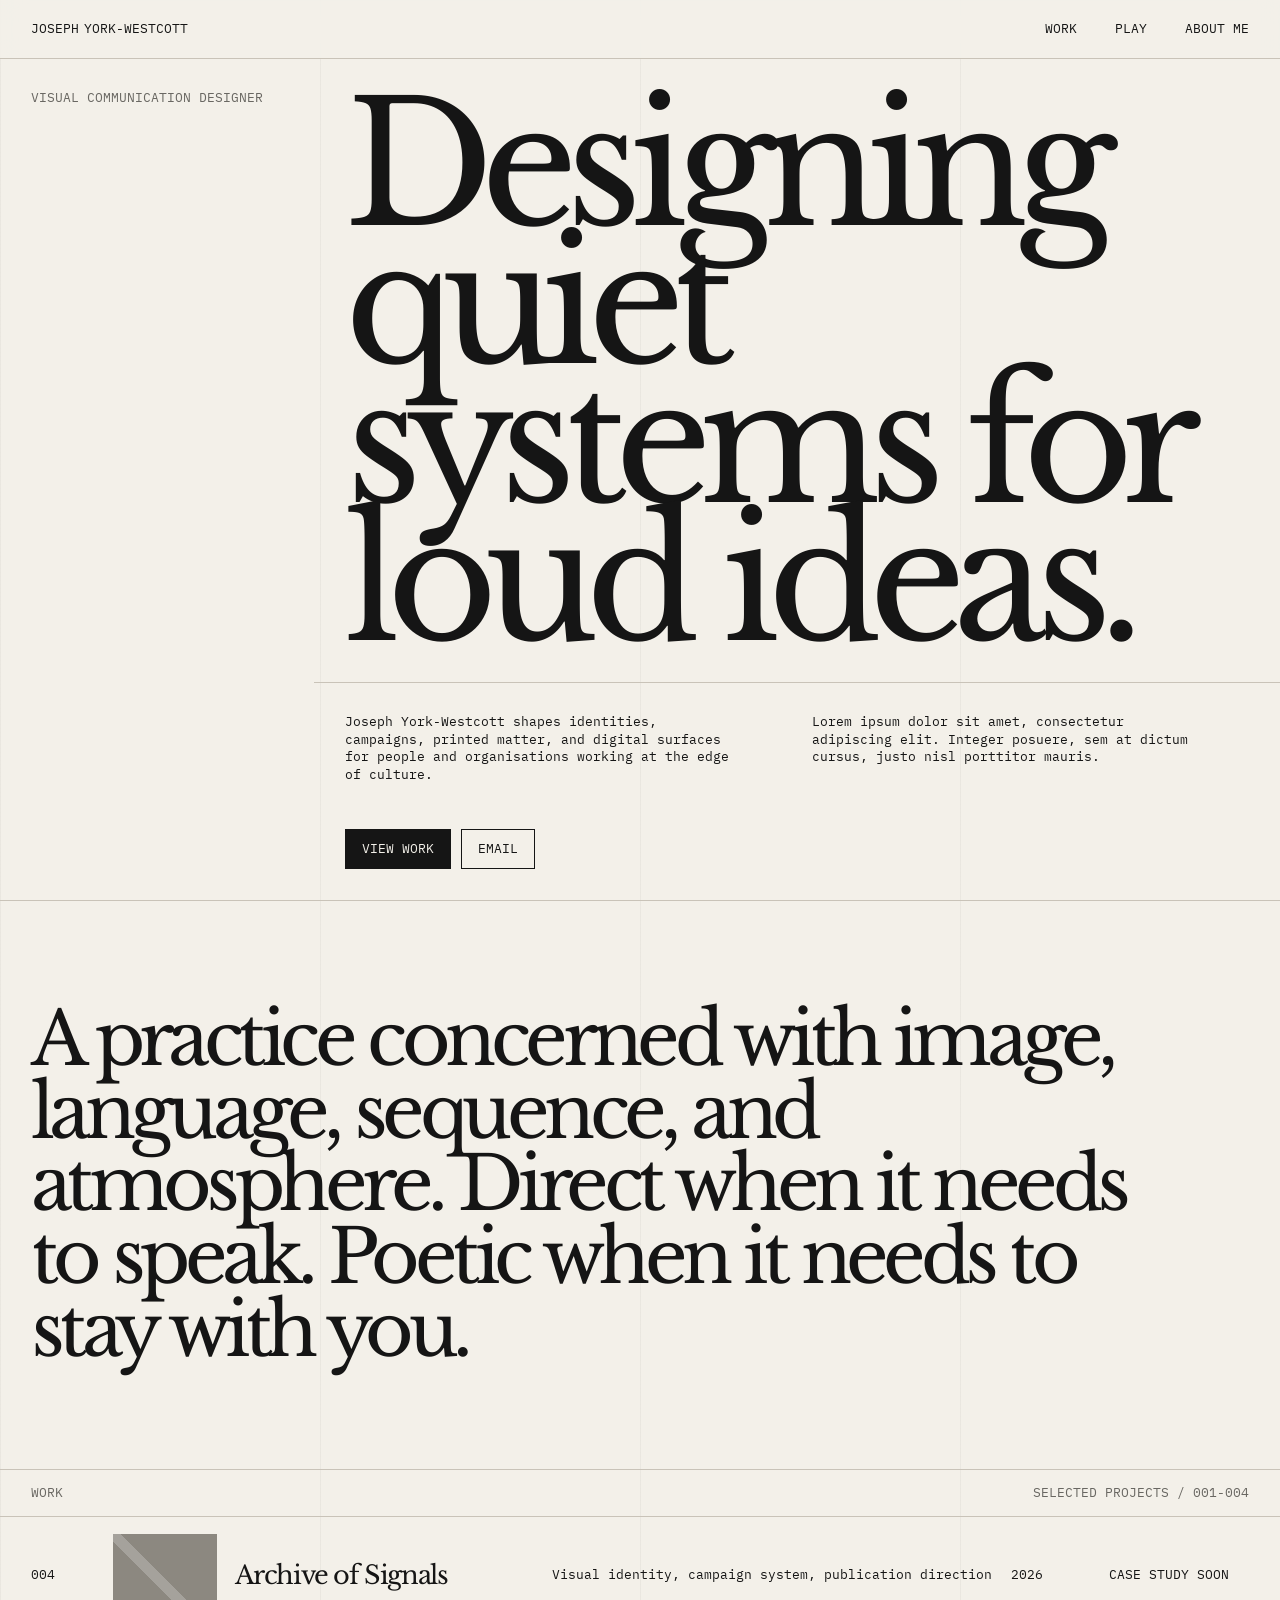
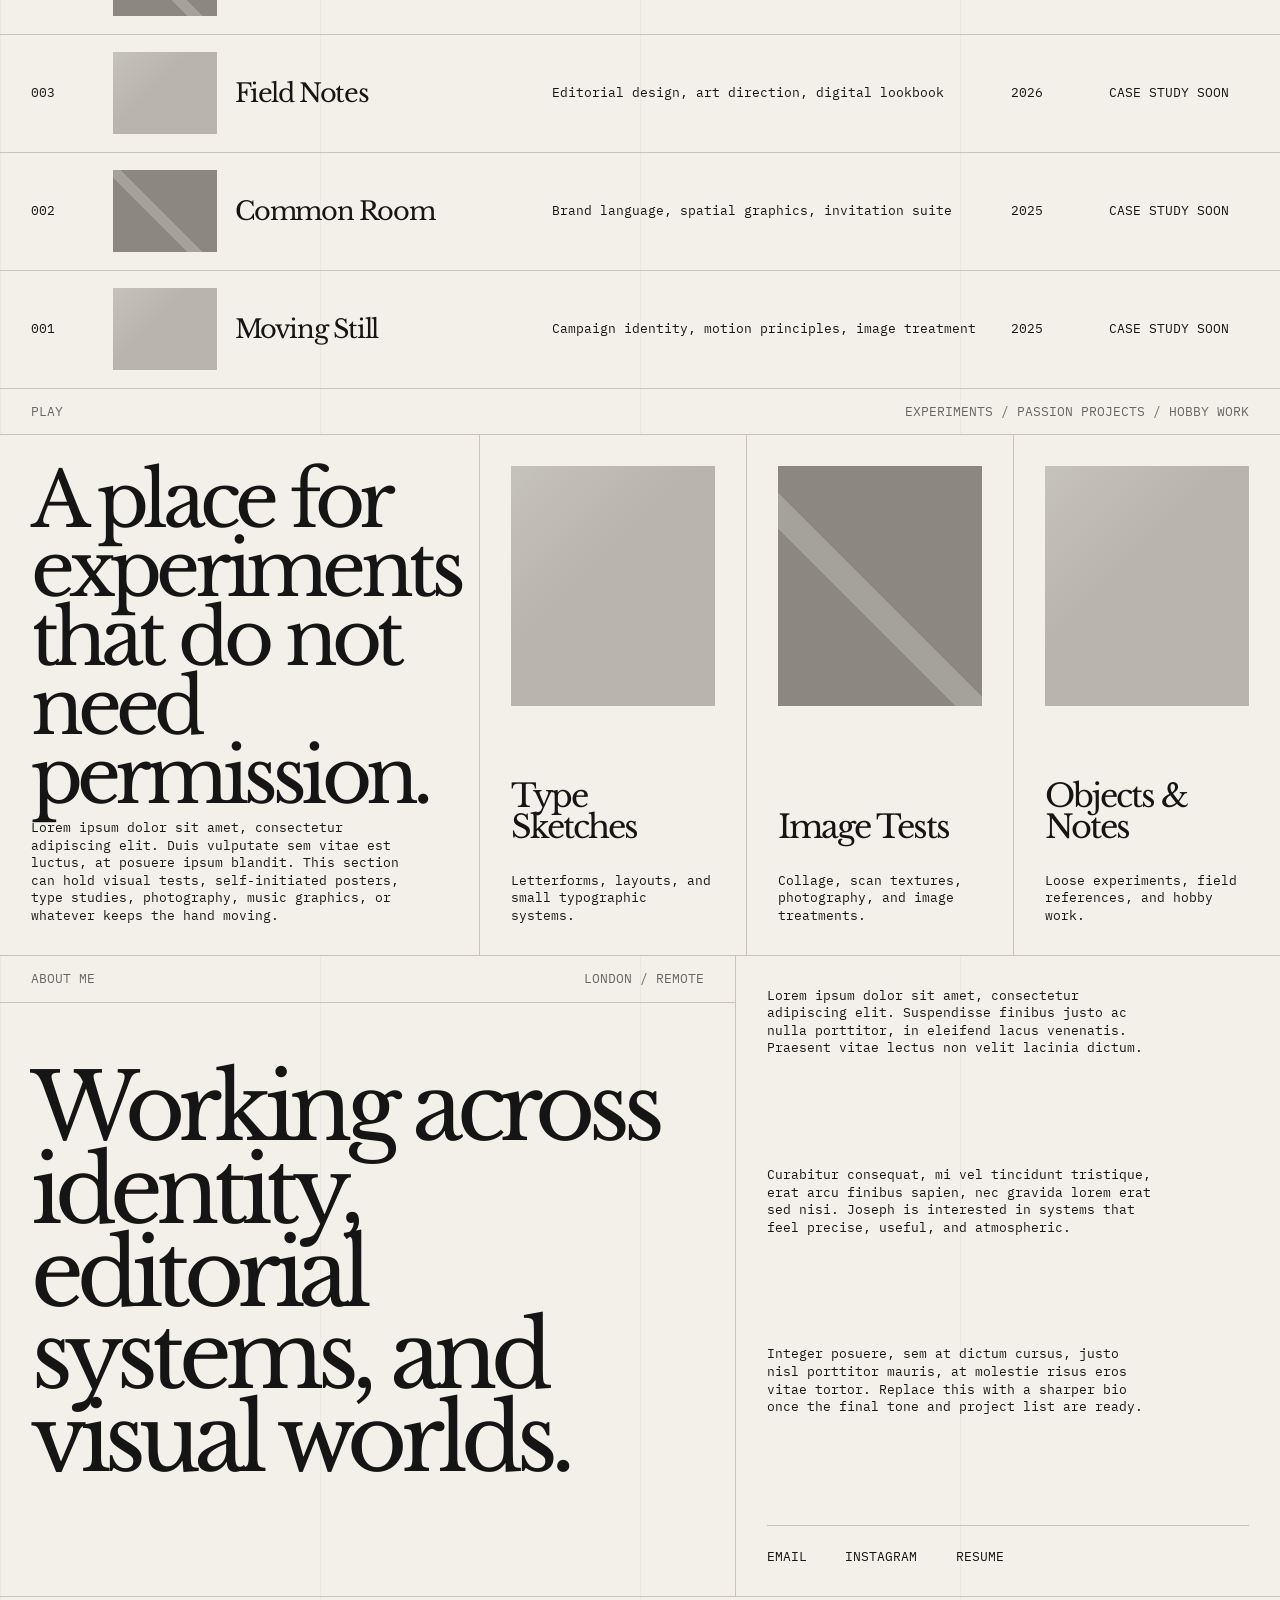
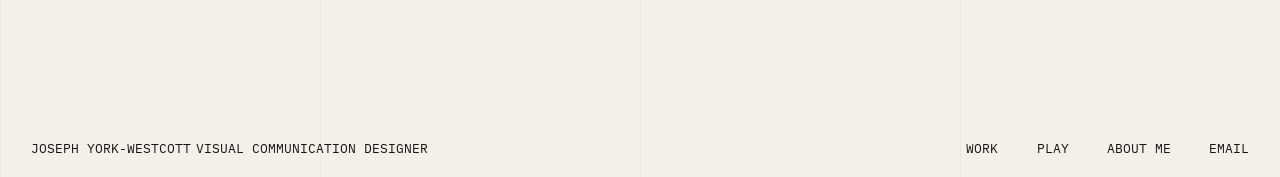
==== commit 6b84e3b8: "Restructure portfolio navigation" ====
--- a/index.html
+++ b/index.html
@@ -1,4 +1,4 @@
-<!doctype html>
+﻿<!doctype html>
 <html lang="en">
   <head>
     <meta charset="utf-8" />
@@ -25,19 +25,15 @@
         </a>
         <nav class="nav-links" aria-label="Site">
           <a href="#work">Work</a>
-          <a href="ransmeier.html">Option 2</a>
-          <a href="public-domain.html">Option 3</a>
-          <a href="#profile">Profile</a>
-          <a href="mailto:joseph@example.com">Email</a>
+          <a href="#play">Play</a>
+          <a href="#about">About Me</a>
         </nav>
       </header>
 
       <main id="top">
         <section class="hero" aria-labelledby="hero-title">
           <div class="hero-kicker">Visual Communication Designer</div>
-          <h1 id="hero-title">
-            Designing quiet systems for loud ideas.
-          </h1>
+          <h1 id="hero-title">Designing quiet systems for loud ideas.</h1>
           <div class="hero-copy">
             <p>
               Joseph York-Westcott shapes identities, campaigns, printed matter,
@@ -64,135 +60,126 @@
 
         <section class="work-index" id="work" aria-labelledby="work-title">
           <div class="section-heading">
-            <span>Selected Work</span>
-            <span>001-010</span>
+            <span>Work</span>
+            <span>Selected Projects / 001-004</span>
           </div>
           <h2 id="work-title" class="sr-only">Selected work</h2>
 
           <article class="project-row">
-            <a href="#" aria-label="View project 010, Archive of Signals">
-              <span class="project-number">010</span>
+            <a href="#" aria-label="View project 004, Archive of Signals">
+              <span class="project-number">004</span>
               <span class="project-thumb" aria-hidden="true"></span>
               <span class="project-title">Archive of Signals</span>
               <span class="project-desc">
                 Visual identity, campaign system, publication direction
               </span>
               <span class="project-year">2026</span>
-              <span class="project-status">Complete</span>
-            </a>
-          </article>
-          <article class="project-row">
-            <a href="#" aria-label="View project 009, Field Notes">
-              <span class="project-number">009</span>
+              <span class="project-status">Case Study Soon</span>
+            </a>
+          </article>
+          <article class="project-row">
+            <a href="#" aria-label="View project 003, Field Notes">
+              <span class="project-number">003</span>
               <span class="project-thumb" aria-hidden="true"></span>
               <span class="project-title">Field Notes</span>
               <span class="project-desc">
                 Editorial design, art direction, digital lookbook
               </span>
               <span class="project-year">2026</span>
-              <span class="project-status">Ongoing</span>
-            </a>
-          </article>
-          <article class="project-row">
-            <a href="#" aria-label="View project 008, Common Room">
-              <span class="project-number">008</span>
+              <span class="project-status">Case Study Soon</span>
+            </a>
+          </article>
+          <article class="project-row">
+            <a href="#" aria-label="View project 002, Common Room">
+              <span class="project-number">002</span>
               <span class="project-thumb" aria-hidden="true"></span>
               <span class="project-title">Common Room</span>
               <span class="project-desc">
                 Brand language, spatial graphics, invitation suite
               </span>
               <span class="project-year">2025</span>
-              <span class="project-status">Complete</span>
-            </a>
-          </article>
-          <article class="project-row">
-            <a href="#" aria-label="View project 007, Moving Still">
-              <span class="project-number">007</span>
+              <span class="project-status">Case Study Soon</span>
+            </a>
+          </article>
+          <article class="project-row">
+            <a href="#" aria-label="View project 001, Moving Still">
+              <span class="project-number">001</span>
               <span class="project-thumb" aria-hidden="true"></span>
               <span class="project-title">Moving Still</span>
               <span class="project-desc">
                 Campaign identity, motion principles, image treatment
               </span>
               <span class="project-year">2025</span>
-              <span class="project-status">Complete</span>
-            </a>
-          </article>
-          <article class="project-row">
-            <a href="#" aria-label="View project 006, Material Index">
-              <span class="project-number">006</span>
-              <span class="project-thumb" aria-hidden="true"></span>
-              <span class="project-title">Material Index</span>
-              <span class="project-desc">
-                Typography, packaging system, launch collateral
-              </span>
-              <span class="project-year">2025</span>
-              <span class="project-status">Complete</span>
-            </a>
-          </article>
-          <article class="project-row">
-            <a href="#" aria-label="View project 005, Soft Architecture">
-              <span class="project-number">005</span>
-              <span class="project-thumb" aria-hidden="true"></span>
-              <span class="project-title">Soft Architecture</span>
-              <span class="project-desc">
-                Visual system, web direction, printed programme
-              </span>
-              <span class="project-year">2024</span>
-              <span class="project-status">Ongoing</span>
-            </a>
-          </article>
-          <article class="project-row">
-            <a href="#" aria-label="View project 004, After Image">
-              <span class="project-number">004</span>
-              <span class="project-thumb" aria-hidden="true"></span>
-              <span class="project-title">After Image</span>
-              <span class="project-desc">
-                Exhibition graphics, campaign suite, social templates
-              </span>
-              <span class="project-year">2024</span>
-              <span class="project-status">Complete</span>
-            </a>
-          </article>
-          <article class="project-row">
-            <a href="#" aria-label="View project 003, New Weather">
-              <span class="project-number">003</span>
-              <span class="project-thumb" aria-hidden="true"></span>
-              <span class="project-title">New Weather</span>
-              <span class="project-desc">
-                Identity concept, art direction, digital campaign
-              </span>
-              <span class="project-year">2024</span>
-              <span class="project-status">Complete</span>
-            </a>
-          </article>
-        </section>
-
-        <section class="profile-grid" id="profile" aria-labelledby="profile-title">
+              <span class="project-status">Case Study Soon</span>
+            </a>
+          </article>
+        </section>
+
+        <section class="play-section" id="play" aria-labelledby="play-title">
+          <div class="section-heading">
+            <span>Play</span>
+            <span>Experiments / Passion Projects / Hobby Work</span>
+          </div>
+          <div class="play-grid">
+            <div class="play-intro">
+              <h2 id="play-title">A place for experiments that do not need permission.</h2>
+              <p>
+                Lorem ipsum dolor sit amet, consectetur adipiscing elit. Duis
+                vulputate sem vitae est luctus, at posuere ipsum blandit. This
+                section can hold visual tests, self-initiated posters, type
+                studies, photography, music graphics, or whatever keeps the hand
+                moving.
+              </p>
+            </div>
+            <article class="play-card">
+              <span class="play-thumb" aria-hidden="true"></span>
+              <h3>Type Sketches</h3>
+              <p>Letterforms, layouts, and small typographic systems.</p>
+            </article>
+            <article class="play-card">
+              <span class="play-thumb" aria-hidden="true"></span>
+              <h3>Image Tests</h3>
+              <p>Collage, scan textures, photography, and image treatments.</p>
+            </article>
+            <article class="play-card">
+              <span class="play-thumb" aria-hidden="true"></span>
+              <h3>Objects & Notes</h3>
+              <p>Loose experiments, field references, and hobby work.</p>
+            </article>
+          </div>
+        </section>
+
+        <section class="about-section" id="about" aria-labelledby="about-title">
           <div>
             <div class="section-heading">
-              <span>Profile</span>
+              <span>About Me</span>
               <span>London / Remote</span>
             </div>
-            <h2 id="profile-title">
+            <h2 id="about-title">
               Working across identity, editorial systems, and visual worlds.
             </h2>
           </div>
-          <div class="profile-copy">
+          <div class="about-copy">
             <p>
               Lorem ipsum dolor sit amet, consectetur adipiscing elit. Suspendisse
               finibus justo ac nulla porttitor, in eleifend lacus venenatis.
+              Praesent vitae lectus non velit lacinia dictum.
             </p>
             <p>
               Curabitur consequat, mi vel tincidunt tristique, erat arcu finibus
-              sapien, nec gravida lorem erat sed nisi. Sed vitae lectus non velit
-              lacinia dictum.
-            </p>
-            <ul class="services-list" aria-label="Services">
-              <li>Identity systems</li>
-              <li>Campaign direction</li>
-              <li>Editorial design</li>
-              <li>Digital communication</li>
-            </ul>
+              sapien, nec gravida lorem erat sed nisi. Joseph is interested in
+              systems that feel precise, useful, and atmospheric.
+            </p>
+            <p>
+              Integer posuere, sem at dictum cursus, justo nisl porttitor mauris,
+              at molestie risus eros vitae tortor. Replace this with a sharper
+              bio once the final tone and project list are ready.
+            </p>
+            <nav class="contact-links" aria-label="Contact links">
+              <a href="mailto:joseph@example.com">Email</a>
+              <a href="https://instagram.com/" target="_blank" rel="noreferrer">Instagram</a>
+              <a href="#" aria-label="Resume link placeholder">Resume</a>
+            </nav>
           </div>
         </section>
       </main>
@@ -202,10 +189,10 @@
           <span>Joseph York-Westcott</span>
           <span>Visual Communication Designer</span>
         </div>
-        <nav class="footer-variations" aria-label="Design variations">
-          <a href="index.html">Option 1</a>
-          <a href="ransmeier.html">Option 2</a>
-          <a href="public-domain.html">Option 3</a>
+        <nav class="footer-links" aria-label="Footer navigation">
+          <a href="#work">Work</a>
+          <a href="#play">Play</a>
+          <a href="#about">About Me</a>
           <a href="mailto:joseph@example.com">Email</a>
         </nav>
       </footer>
--- a/styles.css
+++ b/styles.css
@@ -1,4 +1,4 @@
-:root {
+﻿:root {
   --paper: #f3f0e9;
   --ink: #151515;
   --muted: #696762;
@@ -66,19 +66,24 @@
   flex-wrap: wrap;
 }
 
-.nav-links {
-  display: flex;
+.nav-links,
+.footer-links,
+.contact-links {
+  display: flex;
+  flex-wrap: wrap;
   gap: clamp(16px, 3vw, 46px);
 }
 
 .nav-links a,
-.site-footer a,
+.footer-links a,
+.contact-links a,
 .project-row a {
   transition: opacity 180ms ease, background 180ms ease, color 180ms ease;
 }
 
 .nav-links a:hover,
-.site-footer a:hover {
+.footer-links a:hover,
+.contact-links a:hover {
   opacity: 0.52;
 }
 
@@ -126,9 +131,11 @@
 }
 
 .hero-copy p,
-.profile-copy p {
+.about-copy p,
+.play-intro p,
+.play-card p {
   margin: 0;
-  max-width: 44ch;
+  max-width: 48ch;
   color: var(--ink);
   text-transform: none;
 }
@@ -189,7 +196,7 @@
 
 .project-row a {
   display: grid;
-  grid-template-columns: 64px 104px minmax(170px, 0.95fr) minmax(220px, 1.4fr) 80px 100px;
+  grid-template-columns: 64px 104px minmax(170px, 0.95fr) minmax(220px, 1.4fr) 80px 140px;
   gap: 18px;
   align-items: center;
   min-height: 118px;
@@ -204,15 +211,20 @@
   color: var(--inverse-ink);
 }
 
-.project-thumb {
+.project-thumb,
+.play-thumb {
   display: block;
-  height: 82px;
   background:
     linear-gradient(135deg, rgba(255, 255, 255, 0.18), transparent 42%),
     var(--image);
 }
 
-.project-row:nth-child(odd) .project-thumb {
+.project-thumb {
+  height: 82px;
+}
+
+.project-row:nth-child(odd) .project-thumb,
+.play-card:nth-child(odd) .play-thumb {
   background:
     linear-gradient(45deg, transparent 40%, rgba(255, 255, 255, 0.22) 40% 48%, transparent 48%),
     var(--image-dark);
@@ -232,50 +244,85 @@
   text-transform: none;
 }
 
-.profile-grid {
+.play-section {
+  border-bottom: 1px solid var(--rule);
+}
+
+.play-grid {
+  display: grid;
+  grid-template-columns: minmax(280px, 1.35fr) repeat(3, minmax(180px, 0.75fr));
+  gap: 1px;
+  background: var(--rule);
+}
+
+.play-intro,
+.play-card {
+  min-height: 520px;
+  padding: var(--gutter);
+  background: var(--paper);
+}
+
+.play-intro {
+  display: flex;
+  flex-direction: column;
+  justify-content: space-between;
+}
+
+.play-intro h2 {
+  max-width: 760px;
+  font-size: clamp(42px, 6vw, 102px);
+  line-height: 0.9;
+}
+
+.play-card {
+  display: flex;
+  flex-direction: column;
+  justify-content: space-between;
+  gap: 28px;
+}
+
+.play-thumb {
+  min-height: 240px;
+}
+
+.play-card h3 {
+  margin: auto 0 0;
+  font-family: var(--serif);
+  font-size: clamp(25px, 2.5vw, 42px);
+  font-weight: 400;
+  line-height: 0.98;
+  letter-spacing: -0.06em;
+  text-transform: none;
+}
+
+.about-section {
   display: grid;
   grid-template-columns: minmax(0, 1.15fr) minmax(280px, 0.85fr);
   border-bottom: 1px solid var(--rule);
 }
 
-.profile-grid > div:first-child {
+.about-section > div:first-child {
   border-right: 1px solid var(--rule);
 }
 
-.profile-grid h2 {
+.about-section h2 {
   padding: clamp(34px, 5vw, 82px) var(--gutter);
   font-size: clamp(42px, 7.2vw, 118px);
   line-height: 0.9;
 }
 
-.profile-copy {
-  display: flex;
-  min-height: 560px;
+.about-copy {
+  display: flex;
+  min-height: 640px;
   flex-direction: column;
   justify-content: space-between;
-  gap: 44px;
+  gap: 34px;
   padding: var(--gutter);
 }
 
-.services-list {
-  display: grid;
-  gap: 10px;
-  margin: 0;
-  padding: 0;
-  list-style: none;
-}
-
-.services-list li {
-  display: flex;
-  justify-content: space-between;
-  gap: 18px;
-  padding-top: 10px;
+.contact-links {
+  padding-top: 22px;
   border-top: 1px solid var(--rule);
-}
-
-.services-list li::after {
-  content: "Available";
-  color: var(--muted);
 }
 
 .site-footer {
@@ -283,11 +330,8 @@
   align-items: end;
 }
 
-.footer-variations {
-  display: flex;
-  flex-wrap: wrap;
+.footer-links {
   justify-content: end;
-  gap: 16px;
 }
 
 .sr-only {
@@ -302,323 +346,6 @@
   border: 0;
 }
 
-/* Option A: austere industrial/gallery route */
-.route-a {
-  background: #fff;
-  color: #000;
-  font-family: "Inter", Helvetica, Arial, sans-serif;
-  text-transform: none;
-}
-
-.a-header,
-.a-work a {
-  display: grid;
-  grid-template-columns: 1fr auto;
-  gap: clamp(18px, 3vw, 48px);
-  border-bottom: 1px solid #000;
-}
-
-.a-header {
-  position: sticky;
-  top: 0;
-  z-index: 10;
-  padding: 26px clamp(20px, 2.7vw, 38px);
-  background: rgba(255, 255, 255, 0.92);
-  backdrop-filter: blur(14px);
-  font-size: 14px;
-  letter-spacing: -0.02em;
-}
-
-.a-header nav {
-  display: flex;
-  gap: clamp(16px, 2.6vw, 42px);
-}
-
-.a-hero {
-  display: grid;
-  grid-template-columns: 0.8fr 1fr;
-  gap: clamp(40px, 8vw, 140px);
-  min-height: 42svh;
-  padding: clamp(36px, 5vw, 72px) clamp(20px, 2.7vw, 38px);
-}
-
-.a-hero p {
-  max-width: 520px;
-  margin: 0;
-  font-size: clamp(18px, 1.6vw, 23px);
-  line-height: 1.28;
-  letter-spacing: -0.03em;
-}
-
-.a-hero h1 {
-  margin: 0;
-  padding: 0;
-  font-family: "Inter", Helvetica, Arial, sans-serif;
-  font-size: clamp(43px, 5.3vw, 78px);
-  font-weight: 400;
-  line-height: 1.02;
-  letter-spacing: -0.07em;
-}
-
-.a-feature {
-  display: grid;
-  grid-template-columns: 0.74fr 1.26fr;
-  gap: clamp(40px, 8vw, 140px);
-  min-height: 760px;
-  padding: clamp(38px, 5vw, 74px) clamp(20px, 2.7vw, 38px);
-}
-
-.a-feature-copy {
-  display: flex;
-  flex-direction: column;
-  justify-content: center;
-  max-width: 460px;
-}
-
-.a-feature-copy span,
-.a-feature-copy p,
-.a-work a span {
-  font-size: 14px;
-  line-height: 1.42;
-  letter-spacing: -0.01em;
-}
-
-.a-feature-copy h2 {
-  margin: 38px 0 22px;
-  padding: 0;
-  font-family: "Inter", Helvetica, Arial, sans-serif;
-  font-size: clamp(34px, 4vw, 58px);
-  font-weight: 400;
-  line-height: 1.02;
-  letter-spacing: -0.065em;
-}
-
-.a-actions {
-  display: flex;
-  gap: 16px;
-  margin-top: 42px;
-}
-
-.a-actions a {
-  border-bottom: 1px solid #000;
-  font-size: 14px;
-}
-
-.a-stack {
-  position: relative;
-  min-height: 680px;
-}
-
-.a-stack span {
-  position: absolute;
-  width: min(38vw, 420px);
-  height: 560px;
-  border: 1px solid #000;
-  background: #dadad6;
-  transition: transform 400ms ease;
-}
-
-.a-stack span:nth-child(1) {
-  left: 0;
-  top: 0;
-}
-
-.a-stack span:nth-child(2) {
-  left: 100px;
-  top: 60px;
-  background: #ecece8;
-}
-
-.a-stack span:nth-child(3) {
-  left: 200px;
-  top: 120px;
-  background: #80807a;
-}
-
-.a-feature:hover .a-stack span:nth-child(1) {
-  transform: translate(-14px, -10px);
-}
-
-.a-feature:hover .a-stack span:nth-child(2) {
-  transform: translate(8px, -4px);
-}
-
-.a-feature:hover .a-stack span:nth-child(3) {
-  transform: translate(18px, 10px);
-}
-
-.a-work a {
-  grid-template-columns: 80px minmax(220px, 0.7fr) minmax(260px, 1fr) 160px;
-  align-items: center;
-  min-height: 112px;
-  padding: 22px clamp(20px, 2.7vw, 38px);
-}
-
-.a-work strong {
-  font-size: clamp(26px, 2.7vw, 40px);
-  font-weight: 400;
-  line-height: 1;
-  letter-spacing: -0.06em;
-}
-
-.a-work a:hover {
-  background: #000;
-  color: #fff;
-}
-
-/* Option B: raw archive/OS route */
-.route-b {
-  --terminal: #0d120e;
-  --terminal-green: #b1ff4f;
-  --terminal-amber: #ffa841;
-  --terminal-paper: #f5f2e8;
-  background: var(--terminal);
-  color: var(--terminal-green);
-  font-family: var(--mono);
-  text-transform: uppercase;
-}
-
-.b-header {
-  display: grid;
-  grid-template-columns: 1fr auto;
-  gap: 20px;
-  padding: 20px clamp(18px, 2.6vw, 34px);
-  border-bottom: 1px solid var(--terminal-green);
-  background: rgba(13, 18, 14, 0.92);
-  position: sticky;
-  top: 0;
-  z-index: 10;
-}
-
-.b-header nav,
-.b-actions {
-  display: flex;
-  gap: clamp(14px, 2vw, 32px);
-  flex-wrap: wrap;
-}
-
-.b-boot {
-  display: grid;
-  grid-template-columns: minmax(280px, 1fr) minmax(360px, 0.8fr);
-  gap: clamp(34px, 7vw, 110px);
-  padding: clamp(36px, 5vw, 68px) clamp(18px, 2.6vw, 34px);
-}
-
-.b-console p {
-  margin: 0 0 8px;
-  font-size: clamp(15px, 1.25vw, 18px);
-}
-
-.b-scan {
-  min-height: 360px;
-  border: 1px solid var(--terminal-green);
-  background:
-    repeating-linear-gradient(0deg, rgba(177, 255, 79, 0.38), rgba(177, 255, 79, 0.38) 1px, transparent 1px, transparent 26px),
-    #babaae;
-}
-
-.b-boot h1 {
-  grid-column: 1 / -1;
-  margin: clamp(12px, 3vw, 42px) 0 0;
-  padding: 0;
-  font-family: var(--mono);
-  font-size: clamp(40px, 6.5vw, 96px);
-  font-weight: 500;
-  line-height: 1.03;
-  letter-spacing: -0.04em;
-  color: #fff;
-  text-transform: uppercase;
-}
-
-.b-actions {
-  grid-column: 1 / -1;
-  color: var(--terminal-amber);
-  font-size: clamp(14px, 1.5vw, 20px);
-}
-
-.b-actions a:first-child::after {
-  content: "";
-  display: inline-block;
-  width: 0.7ch;
-  height: 1em;
-  margin-left: 0.5ch;
-  background: currentColor;
-  animation: blink 900ms steps(1) infinite;
-  vertical-align: -0.12em;
-}
-
-.b-archive {
-  border-top: 1px solid var(--terminal-green);
-}
-
-.b-archive-head,
-.b-archive a {
-  display: grid;
-  grid-template-columns: 120px 1fr 120px;
-  gap: 24px;
-  align-items: center;
-  padding: 24px clamp(18px, 2.6vw, 34px);
-}
-
-.b-archive-head h2 {
-  margin: 0;
-  padding: 0;
-  font-family: var(--mono);
-  font-size: 18px;
-  letter-spacing: 0;
-  text-transform: uppercase;
-}
-
-.b-archive-head span {
-  grid-column: 3;
-}
-
-.b-archive a {
-  color: #fff;
-  min-height: 92px;
-}
-
-.b-archive a:hover {
-  background: var(--terminal-green);
-  color: var(--terminal);
-}
-
-.b-archive strong {
-  font-size: clamp(24px, 3.8vw, 58px);
-  font-weight: 400;
-  letter-spacing: -0.04em;
-}
-
-.b-archive a:first-of-type {
-  color: var(--terminal-amber);
-}
-
-.b-window {
-  width: min(430px, calc(100vw - 36px));
-  margin: clamp(50px, 8vw, 120px) clamp(18px, 2.6vw, 34px) clamp(70px, 10vw, 140px) auto;
-  border: 1px solid var(--terminal-green);
-  background: var(--terminal-paper);
-  color: var(--terminal);
-}
-
-.b-window-bar {
-  padding: 18px 20px;
-  border-bottom: 1px solid var(--terminal);
-}
-
-.b-window ul {
-  margin: 0;
-  padding: 24px 20px 34px;
-  list-style: none;
-  line-height: 2;
-}
-
-@keyframes blink {
-  50% {
-    opacity: 0;
-  }
-}
-
 @keyframes row-rise {
   from {
     opacity: 0;
@@ -631,6 +358,16 @@
   }
 }
 
+@media (max-width: 980px) {
+  .play-grid {
+    grid-template-columns: 1fr 1fr;
+  }
+
+  .play-intro {
+    grid-column: 1 / -1;
+  }
+}
+
 @media (max-width: 860px) {
   body {
     font-size: 12px;
@@ -646,7 +383,8 @@
   .site-footer,
   .hero,
   .hero-copy,
-  .profile-grid {
+  .about-section,
+  .play-grid {
     grid-template-columns: 1fr;
   }
 
@@ -654,7 +392,8 @@
     gap: 16px;
   }
 
-  .nav-links {
+  .nav-links,
+  .footer-links {
     justify-content: space-between;
   }
 
@@ -678,7 +417,7 @@
   }
 
   .project-row a {
-    grid-template-columns: 46px 1fr 64px;
+    grid-template-columns: 46px 1fr 84px;
     min-height: 156px;
     align-items: start;
   }
@@ -705,73 +444,24 @@
     grid-column: 2 / -1;
   }
 
-  .profile-grid > div:first-child {
+  .play-intro,
+  .play-card {
+    min-height: 390px;
+  }
+
+  .play-thumb {
+    min-height: 180px;
+  }
+
+  .about-section > div:first-child {
     border-right: 0;
   }
 
-  .profile-copy {
+  .about-copy {
     min-height: auto;
   }
 
   .site-footer {
     min-height: 140px;
   }
-
-  .footer-variations {
-    justify-content: start;
-  }
-
-  .a-header,
-  .a-hero,
-  .a-feature,
-  .a-work a,
-  .b-header,
-  .b-boot,
-  .b-archive-head,
-  .b-archive a {
-    grid-template-columns: 1fr;
-  }
-
-  .a-header nav {
-    flex-wrap: wrap;
-  }
-
-  .a-feature {
-    min-height: auto;
-  }
-
-  .a-stack {
-    min-height: 520px;
-  }
-
-  .a-stack span {
-    width: 250px;
-    height: 330px;
-  }
-
-  .a-stack span:nth-child(2) {
-    left: 20px;
-    top: 30px;
-  }
-
-  .a-stack span:nth-child(3) {
-    left: 40px;
-    top: 60px;
-  }
-
-  .a-work a {
-    gap: 14px;
-  }
-
-  .b-archive-head span {
-    grid-column: auto;
-  }
-
-  .b-scan {
-    min-height: 220px;
-  }
-
-  .b-window {
-    margin-left: 18px;
-  }
-}
+}
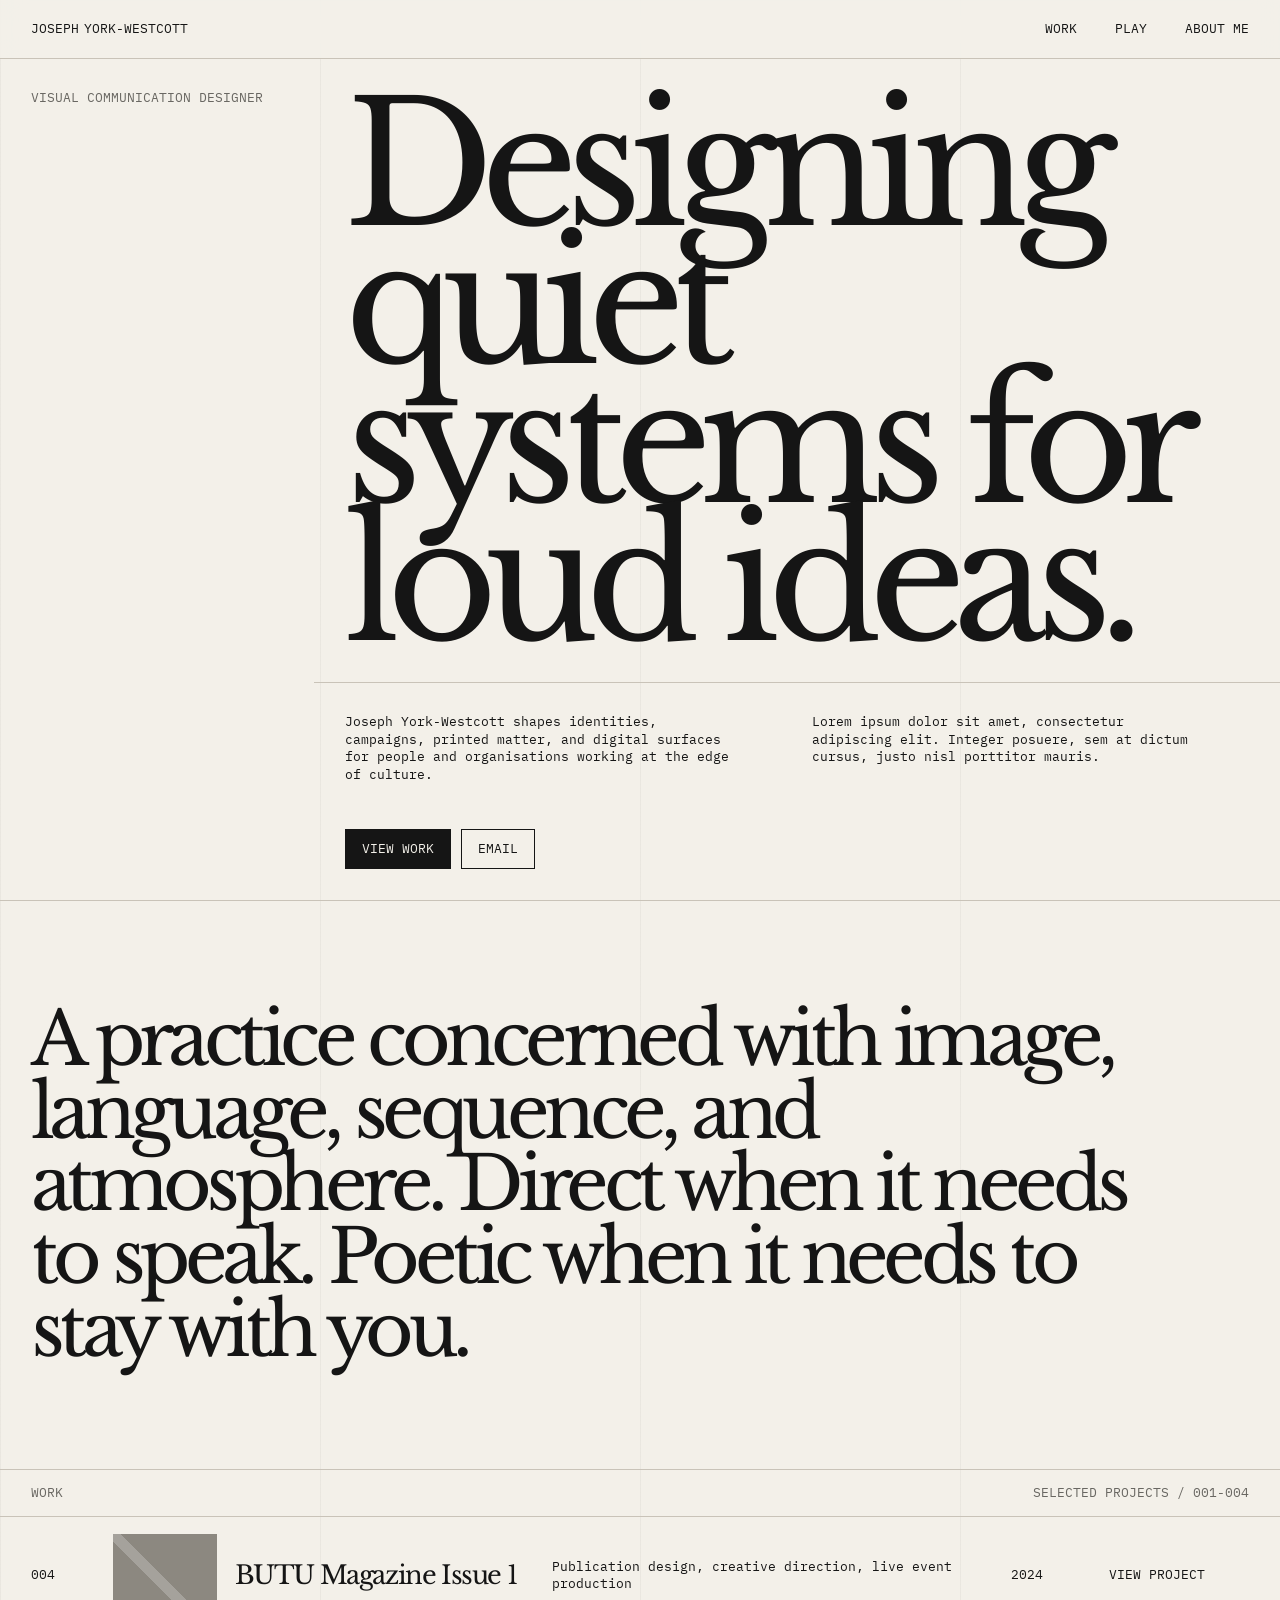
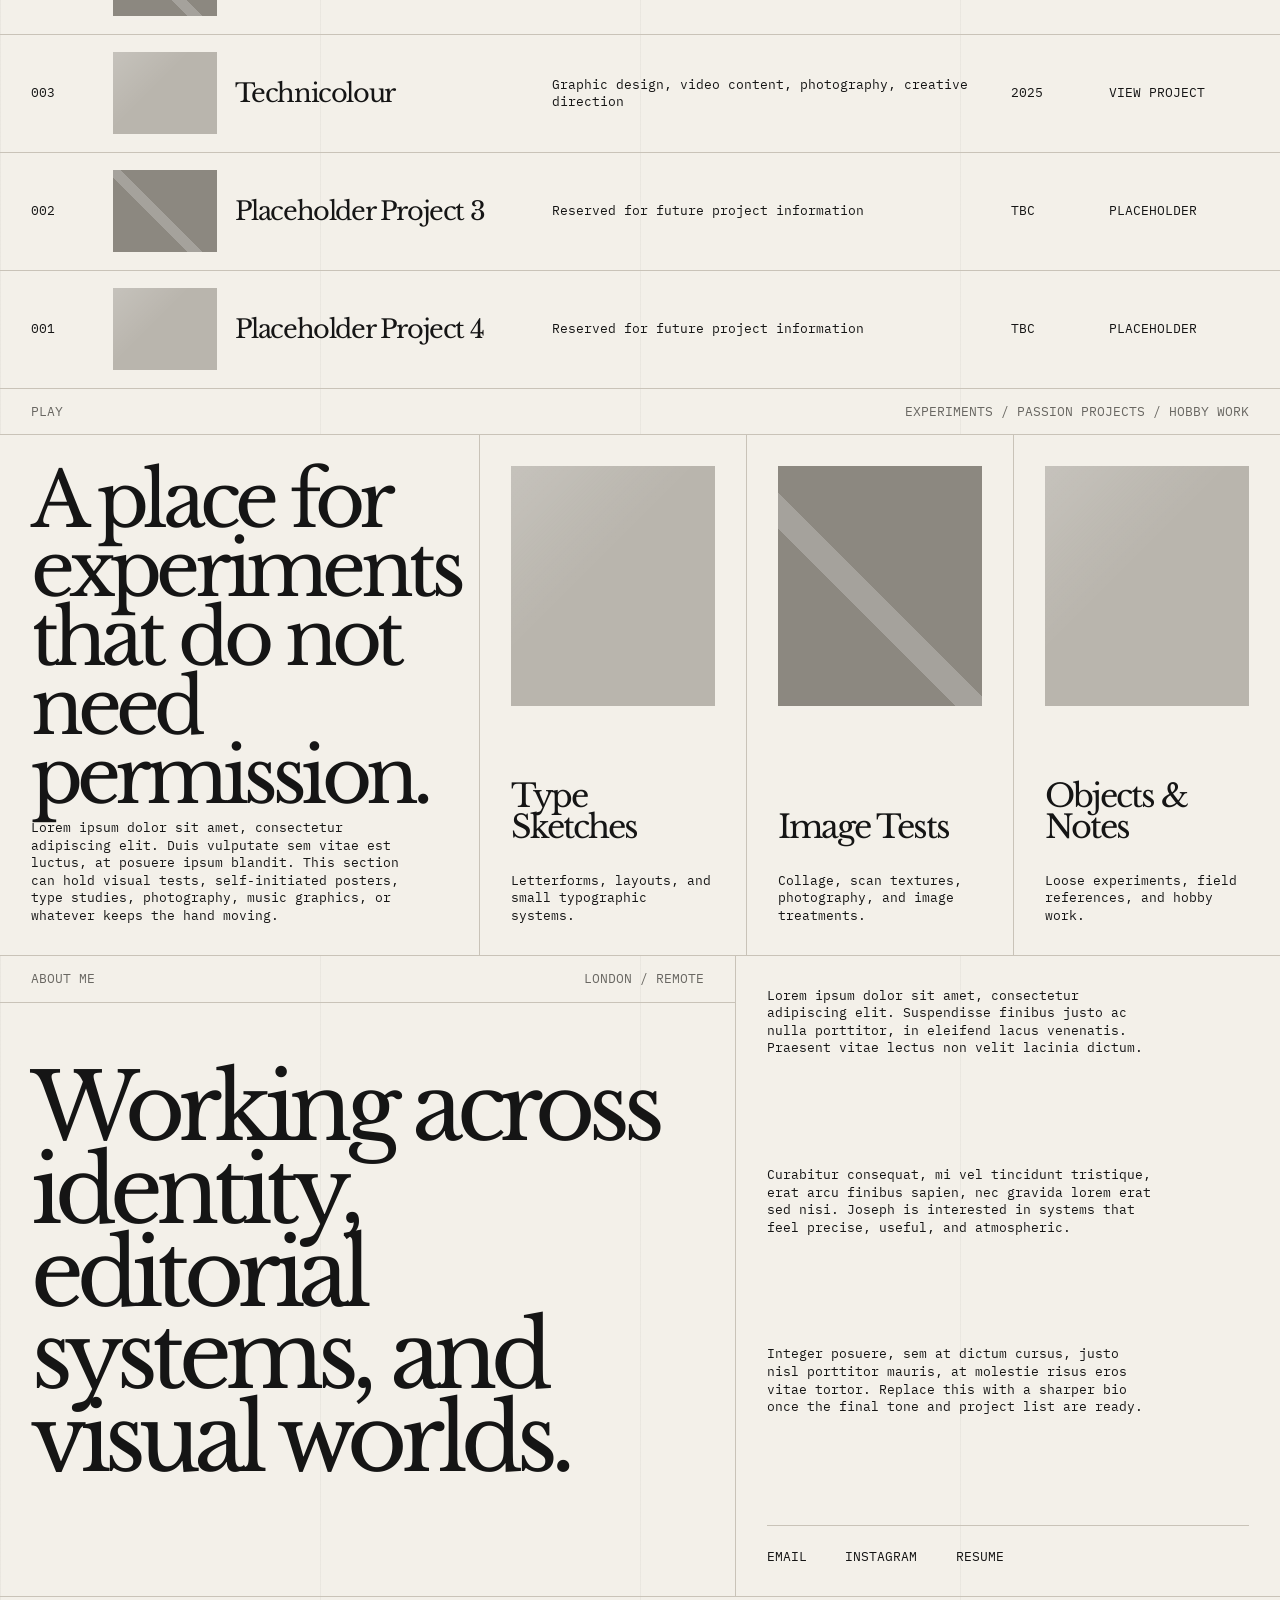
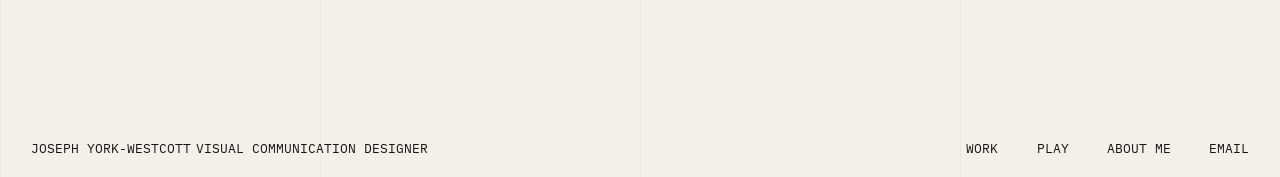
==== commit 13c2d3df: "Add project case study pages" ====
--- a/index.html
+++ b/index.html
@@ -66,51 +66,51 @@
           <h2 id="work-title" class="sr-only">Selected work</h2>
 
           <article class="project-row">
-            <a href="#" aria-label="View project 004, Archive of Signals">
+            <a href="work/butu-magazine.html" aria-label="View project 004, BUTU Magazine Issue 1">
               <span class="project-number">004</span>
               <span class="project-thumb" aria-hidden="true"></span>
-              <span class="project-title">Archive of Signals</span>
-              <span class="project-desc">
-                Visual identity, campaign system, publication direction
-              </span>
-              <span class="project-year">2026</span>
-              <span class="project-status">Case Study Soon</span>
-            </a>
-          </article>
-          <article class="project-row">
-            <a href="#" aria-label="View project 003, Field Notes">
+              <span class="project-title">BUTU Magazine Issue 1</span>
+              <span class="project-desc">
+                Publication design, creative direction, live event production
+              </span>
+              <span class="project-year">2024</span>
+              <span class="project-status">View Project</span>
+            </a>
+          </article>
+          <article class="project-row">
+            <a href="work/technicolour.html" aria-label="View project 003, Technicolour">
               <span class="project-number">003</span>
               <span class="project-thumb" aria-hidden="true"></span>
-              <span class="project-title">Field Notes</span>
-              <span class="project-desc">
-                Editorial design, art direction, digital lookbook
-              </span>
-              <span class="project-year">2026</span>
-              <span class="project-status">Case Study Soon</span>
-            </a>
-          </article>
-          <article class="project-row">
-            <a href="#" aria-label="View project 002, Common Room">
+              <span class="project-title">Technicolour</span>
+              <span class="project-desc">
+                Graphic design, video content, photography, creative direction
+              </span>
+              <span class="project-year">2025</span>
+              <span class="project-status">View Project</span>
+            </a>
+          </article>
+          <article class="project-row">
+            <a href="work/placeholder-3.html" aria-label="View placeholder project 002">
               <span class="project-number">002</span>
               <span class="project-thumb" aria-hidden="true"></span>
-              <span class="project-title">Common Room</span>
-              <span class="project-desc">
-                Brand language, spatial graphics, invitation suite
-              </span>
-              <span class="project-year">2025</span>
-              <span class="project-status">Case Study Soon</span>
-            </a>
-          </article>
-          <article class="project-row">
-            <a href="#" aria-label="View project 001, Moving Still">
+              <span class="project-title">Placeholder Project 3</span>
+              <span class="project-desc">
+                Reserved for future project information
+              </span>
+              <span class="project-year">TBC</span>
+              <span class="project-status">Placeholder</span>
+            </a>
+          </article>
+          <article class="project-row">
+            <a href="work/placeholder-4.html" aria-label="View placeholder project 001">
               <span class="project-number">001</span>
               <span class="project-thumb" aria-hidden="true"></span>
-              <span class="project-title">Moving Still</span>
-              <span class="project-desc">
-                Campaign identity, motion principles, image treatment
-              </span>
-              <span class="project-year">2025</span>
-              <span class="project-status">Case Study Soon</span>
+              <span class="project-title">Placeholder Project 4</span>
+              <span class="project-desc">
+                Reserved for future project information
+              </span>
+              <span class="project-year">TBC</span>
+              <span class="project-status">Placeholder</span>
             </a>
           </article>
         </section>
--- a/styles.css
+++ b/styles.css
@@ -334,6 +334,163 @@
   justify-content: end;
 }
 
+.case-study {
+  border-bottom: 1px solid var(--rule);
+}
+
+.case-hero {
+  display: grid;
+  grid-template-columns: minmax(190px, 0.45fr) minmax(0, 1.6fr);
+  min-height: calc(82svh - 58px);
+  border-bottom: 1px solid var(--rule);
+}
+
+.case-meta {
+  display: flex;
+  flex-direction: column;
+  justify-content: space-between;
+  gap: 24px;
+  padding: var(--gutter);
+  color: var(--muted);
+}
+
+.case-meta a:hover {
+  color: var(--ink);
+}
+
+.case-hero h1 {
+  align-self: end;
+  max-width: 1180px;
+  font-size: clamp(70px, 13.5vw, 190px);
+}
+
+.case-hero p {
+  grid-column: 2;
+  max-width: 780px;
+  margin: 0;
+  padding: var(--gutter);
+  border-top: 1px solid var(--rule);
+  font-family: var(--serif);
+  font-size: clamp(28px, 4vw, 62px);
+  line-height: 1;
+  letter-spacing: -0.065em;
+  text-transform: none;
+}
+
+.case-image-grid {
+  display: grid;
+  grid-template-columns: repeat(3, minmax(0, 1fr));
+  gap: 1px;
+  padding: var(--gutter);
+  background: var(--rule);
+}
+
+.case-image-grid .case-label {
+  grid-column: 1 / -1;
+  padding: 0 0 8px;
+}
+
+.case-image {
+  display: block;
+  min-height: clamp(220px, 30vw, 460px);
+  background:
+    linear-gradient(135deg, rgba(255,255,255,0.18), transparent 42%),
+    var(--image);
+}
+
+.case-image.large {
+  grid-column: span 2;
+}
+
+.case-image.wide {
+  grid-column: span 1;
+  min-height: clamp(260px, 28vw, 420px);
+}
+
+.cinematic .case-image {
+  background:
+    repeating-linear-gradient(0deg, rgba(21,21,21,0.15), rgba(21,21,21,0.15) 1px, transparent 1px, transparent 18px),
+    var(--image-dark);
+}
+
+.case-section {
+  border-top: 1px solid var(--rule);
+  padding: clamp(40px, 6vw, 86px) var(--gutter);
+}
+
+.case-section.two-column {
+  display: grid;
+  grid-template-columns: minmax(240px, 0.9fr) minmax(280px, 1.1fr);
+  gap: clamp(32px, 7vw, 120px);
+}
+
+.case-label {
+  display: block;
+  margin-bottom: 18px;
+  color: var(--muted);
+}
+
+.case-section h2 {
+  max-width: 780px;
+  font-size: clamp(38px, 6.5vw, 104px);
+  line-height: 0.9;
+}
+
+.case-copy {
+  display: grid;
+  align-content: start;
+  gap: 20px;
+}
+
+.case-copy p,
+.cover-facts p {
+  margin: 0;
+  max-width: 64ch;
+  text-transform: none;
+}
+
+.case-facts {
+  display: grid;
+  grid-template-columns: repeat(4, minmax(0, 1fr));
+  gap: 1px;
+  padding: 0;
+  background: var(--rule);
+}
+
+.case-facts > div {
+  min-height: 260px;
+  padding: var(--gutter);
+  background: var(--paper);
+}
+
+.case-facts ul {
+  display: grid;
+  gap: 8px;
+  margin: 0;
+  padding: 0;
+  list-style: none;
+}
+
+.cover-facts h3 {
+  margin: 0 0 18px;
+  font-family: var(--serif);
+  font-size: clamp(28px, 3vw, 48px);
+  font-weight: 400;
+  line-height: 0.98;
+  letter-spacing: -0.055em;
+  text-transform: none;
+}
+
+.conclusion {
+  background: var(--inverse);
+  color: var(--inverse-ink);
+}
+
+.conclusion .case-label,
+.conclusion .case-copy p {
+  color: var(--inverse-ink);
+}
+
 .sr-only {
   position: absolute;
   width: 1px;
@@ -384,7 +541,11 @@
   .hero,
   .hero-copy,
   .about-section,
-  .play-grid {
+  .play-grid,
+  .case-hero,
+  .case-section.two-column,
+  .case-facts,
+  .case-image-grid {
     grid-template-columns: 1fr;
   }
 
@@ -408,8 +569,18 @@
   }
 
   .hero-copy,
-  .hero-actions {
+  .hero-actions,
+  .case-hero p {
     grid-column: 1;
+  }
+
+  .case-hero h1 {
+    min-height: auto;
+  }
+
+  .case-image.large,
+  .case-image.wide {
+    grid-column: auto;
   }
 
   .hero-actions {
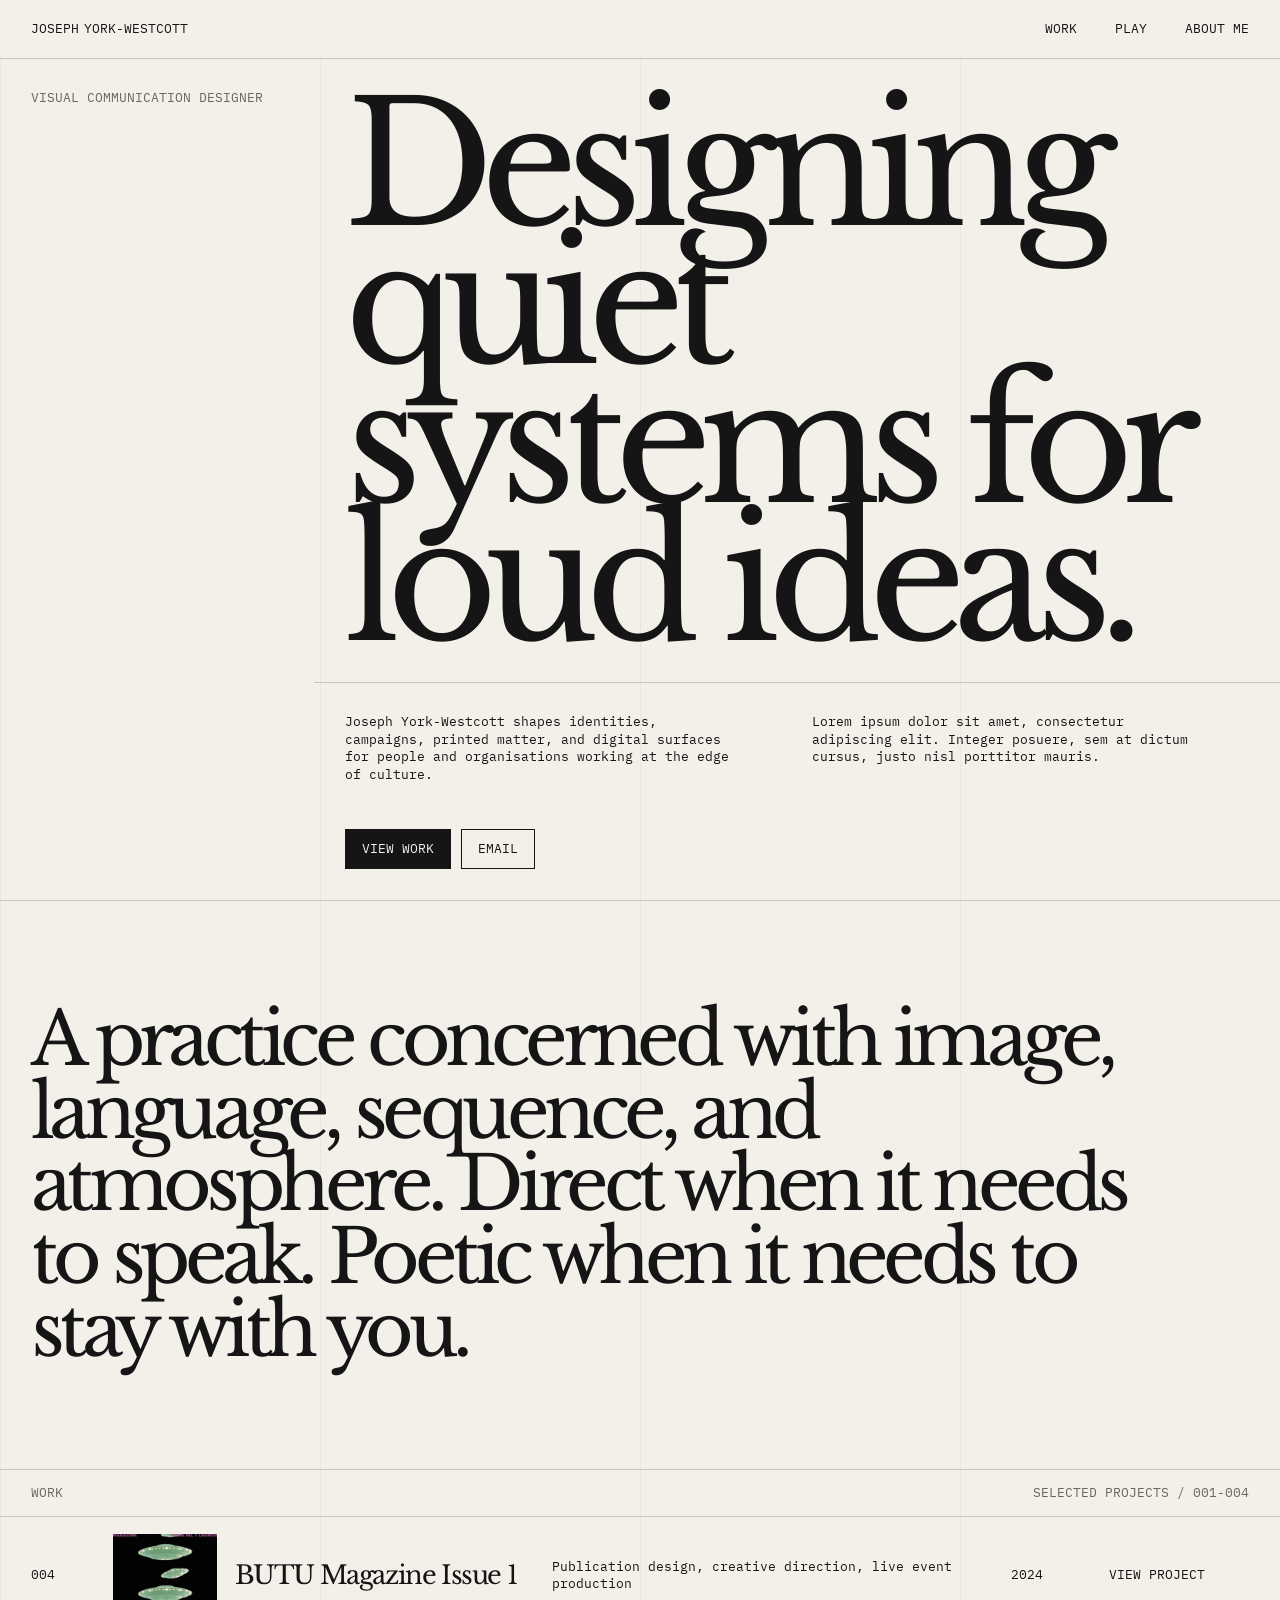
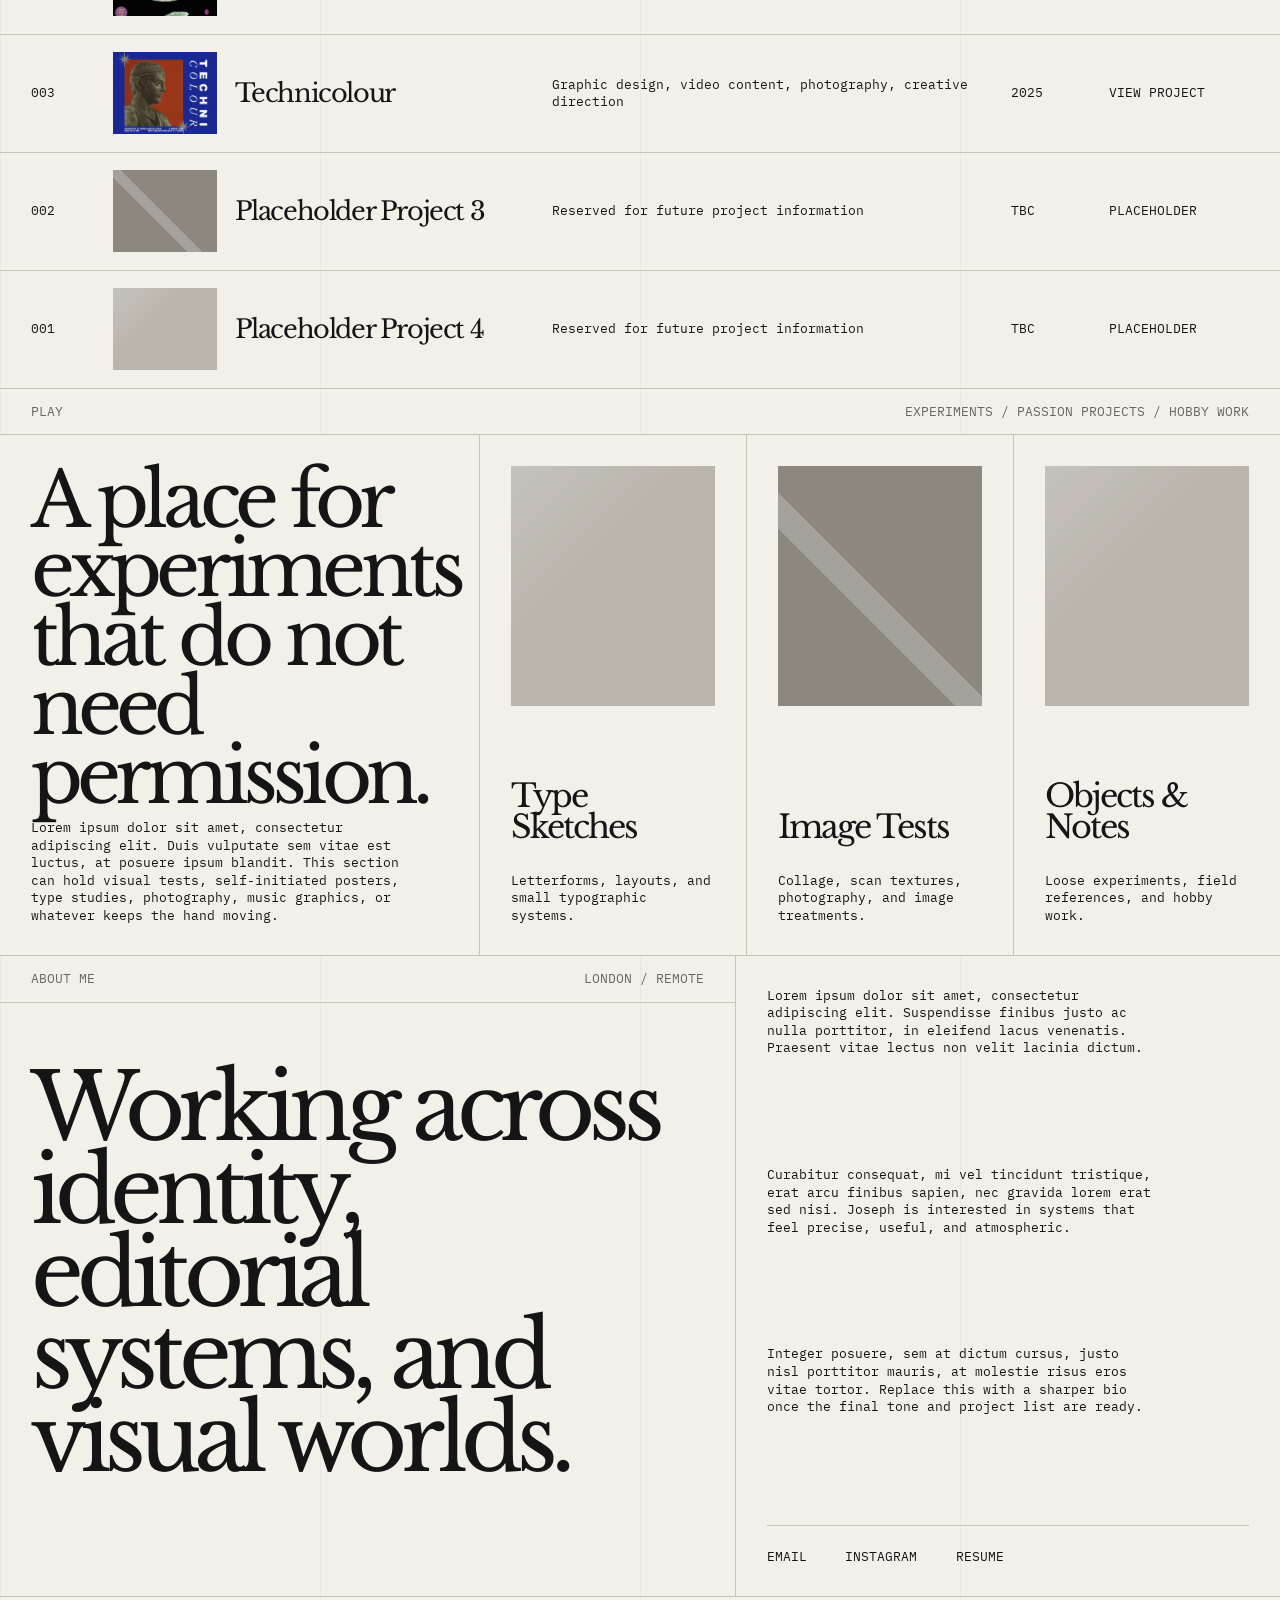
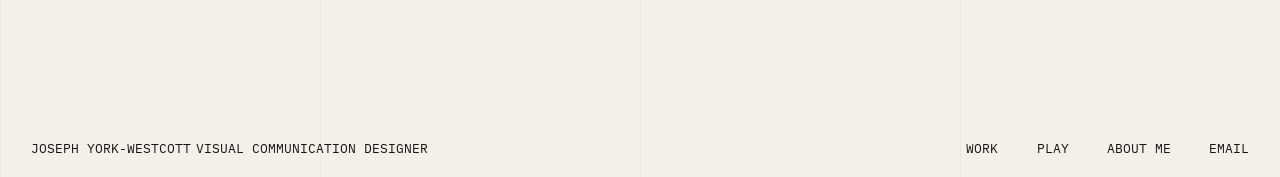
==== commit fd9ae233: "Add project imagery from decks" ====
--- a/index.html
+++ b/index.html
@@ -68,7 +68,7 @@
           <article class="project-row">
             <a href="work/butu-magazine.html" aria-label="View project 004, BUTU Magazine Issue 1">
               <span class="project-number">004</span>
-              <span class="project-thumb" aria-hidden="true"></span>
+              <img class="project-thumb" src="assets/images/butu/butumag-issue-1-launch-poster-color-mock-1-w-noise-and-logos.jpg" alt="" />
               <span class="project-title">BUTU Magazine Issue 1</span>
               <span class="project-desc">
                 Publication design, creative direction, live event production
@@ -80,7 +80,7 @@
           <article class="project-row">
             <a href="work/technicolour.html" aria-label="View project 003, Technicolour">
               <span class="project-number">003</span>
-              <span class="project-thumb" aria-hidden="true"></span>
+              <img class="project-thumb" src="assets/images/technicolour/technicolour-cover-draft-1-layout-4.jpg" alt="" />
               <span class="project-title">Technicolour</span>
               <span class="project-desc">
                 Graphic design, video content, photography, creative direction
--- a/styles.css
+++ b/styles.css
@@ -220,7 +220,9 @@
 }
 
 .project-thumb {
+  width: 100%;
   height: 82px;
+  object-fit: cover;
 }
 
 .project-row:nth-child(odd) .project-thumb,
@@ -377,6 +379,24 @@
   text-transform: none;
 }
 
+.case-hero.image-led {
+  grid-template-columns: minmax(190px, 0.45fr) minmax(0, 0.9fr) minmax(280px, 0.7fr);
+}
+
+.case-hero.image-led p {
+  grid-column: 2;
+}
+
+.case-hero-image {
+  grid-column: 3;
+  grid-row: 1 / span 3;
+  width: 100%;
+  height: 100%;
+  min-height: calc(82svh - 58px);
+  object-fit: cover;
+  border-left: 1px solid var(--rule);
+}
+
 .case-image-grid {
   display: grid;
   grid-template-columns: repeat(3, minmax(0, 1fr));
@@ -392,7 +412,9 @@
 
 .case-image {
   display: block;
+  width: 100%;
   min-height: clamp(220px, 30vw, 460px);
+  object-fit: cover;
   background:
     linear-gradient(135deg, rgba(255,255,255,0.18), transparent 42%),
     var(--image);
@@ -416,6 +438,113 @@
 .case-section {
   border-top: 1px solid var(--rule);
   padding: clamp(40px, 6vw, 86px) var(--gutter);
+}
+
+.image-section {
+  padding: 0;
+}
+
+.image-section > .case-label {
+  margin: 0;
+  padding: 14px var(--gutter);
+  border-bottom: 1px solid var(--rule);
+}
+
+.asset-strip {
+  display: grid;
+  grid-auto-flow: column;
+  grid-auto-columns: minmax(180px, 1fr);
+  gap: 1px;
+  overflow-x: auto;
+  border-top: 1px solid var(--rule);
+  border-bottom: 1px solid var(--rule);
+  background: var(--rule);
+}
+
+.asset-strip img {
+  width: 100%;
+  height: clamp(260px, 34vw, 520px);
+  object-fit: cover;
+  background: var(--paper);
+}
+
+.reference-strip img {
+  object-fit: contain;
+  padding: 16px;
+}
+
+.technicolour-refs img {
+  object-fit: cover;
+  padding: 0;
+}
+
+.spread-grid,
+.product-grid,
+.poster-grid,
+.event-grid,
+.phone-grid,
+.portrait-grid,
+.album-grid {
+  display: grid;
+  gap: 1px;
+  background: var(--rule);
+}
+
+.spread-grid {
+  grid-template-columns: repeat(2, minmax(0, 1fr));
+}
+
+.product-grid,
+.event-grid,
+.portrait-grid {
+  grid-template-columns: repeat(4, minmax(0, 1fr));
+}
+
+.poster-grid,
+.phone-grid,
+.album-grid {
+  grid-template-columns: repeat(4, minmax(0, 1fr));
+}
+
+.album-grid {
+  grid-template-columns: repeat(3, minmax(0, 1fr));
+}
+
+.spread-grid img,
+.product-grid img,
+.poster-grid img,
+.event-grid img,
+.phone-grid img,
+.portrait-grid img,
+.album-grid img,
+.cover-facts img {
+  display: block;
+  width: 100%;
+  object-fit: cover;
+}
+
+.spread-grid img {
+  height: clamp(300px, 32vw, 520px);
+}
+
+.product-grid img,
+.event-grid img {
+  height: clamp(220px, 24vw, 380px);
+}
+
+.poster-grid img,
+.phone-grid img,
+.portrait-grid img {
+  height: clamp(360px, 44vw, 680px);
+}
+
+.album-grid img {
+  height: clamp(320px, 38vw, 620px);
+}
+
+.cover-facts img {
+  height: clamp(220px, 20vw, 340px);
+  margin-bottom: 22px;
 }
 
 .case-section.two-column {
@@ -489,6 +618,32 @@
 .conclusion .case-label,
 .conclusion .case-copy p {
   color: var(--inverse-ink);
+}
+
+.case-home-cta {
+  display: grid;
+  grid-template-columns: 1fr auto;
+  gap: var(--gutter);
+  align-items: end;
+  min-height: clamp(220px, 30vw, 420px);
+  padding: var(--gutter);
+  border-top: 1px solid var(--rule);
+}
+
+.case-home-cta span {
+  color: var(--muted);
+}
+
+.case-home-cta a {
+  font-family: var(--serif);
+  font-size: clamp(42px, 8vw, 140px);
+  line-height: 0.85;
+  letter-spacing: -0.075em;
+  text-transform: none;
+}
+
+.case-home-cta a:hover {
+  color: var(--muted);
 }
 
 .sr-only {
@@ -538,14 +693,23 @@
 
   .site-header,
   .site-footer,
+  .case-home-cta,
   .hero,
   .hero-copy,
   .about-section,
   .play-grid,
   .case-hero,
+  .case-hero.image-led,
   .case-section.two-column,
   .case-facts,
-  .case-image-grid {
+  .case-image-grid,
+  .spread-grid,
+  .product-grid,
+  .poster-grid,
+  .event-grid,
+  .phone-grid,
+  .portrait-grid,
+  .album-grid {
     grid-template-columns: 1fr;
   }
 
@@ -570,12 +734,21 @@
 
   .hero-copy,
   .hero-actions,
-  .case-hero p {
+  .case-hero p,
+  .case-hero.image-led p,
+  .case-hero-image {
     grid-column: 1;
   }
 
   .case-hero h1 {
     min-height: auto;
+  }
+
+  .case-hero-image {
+    grid-row: auto;
+    min-height: 420px;
+    border-left: 0;
+    border-top: 1px solid var(--rule);
   }
 
   .case-image.large,
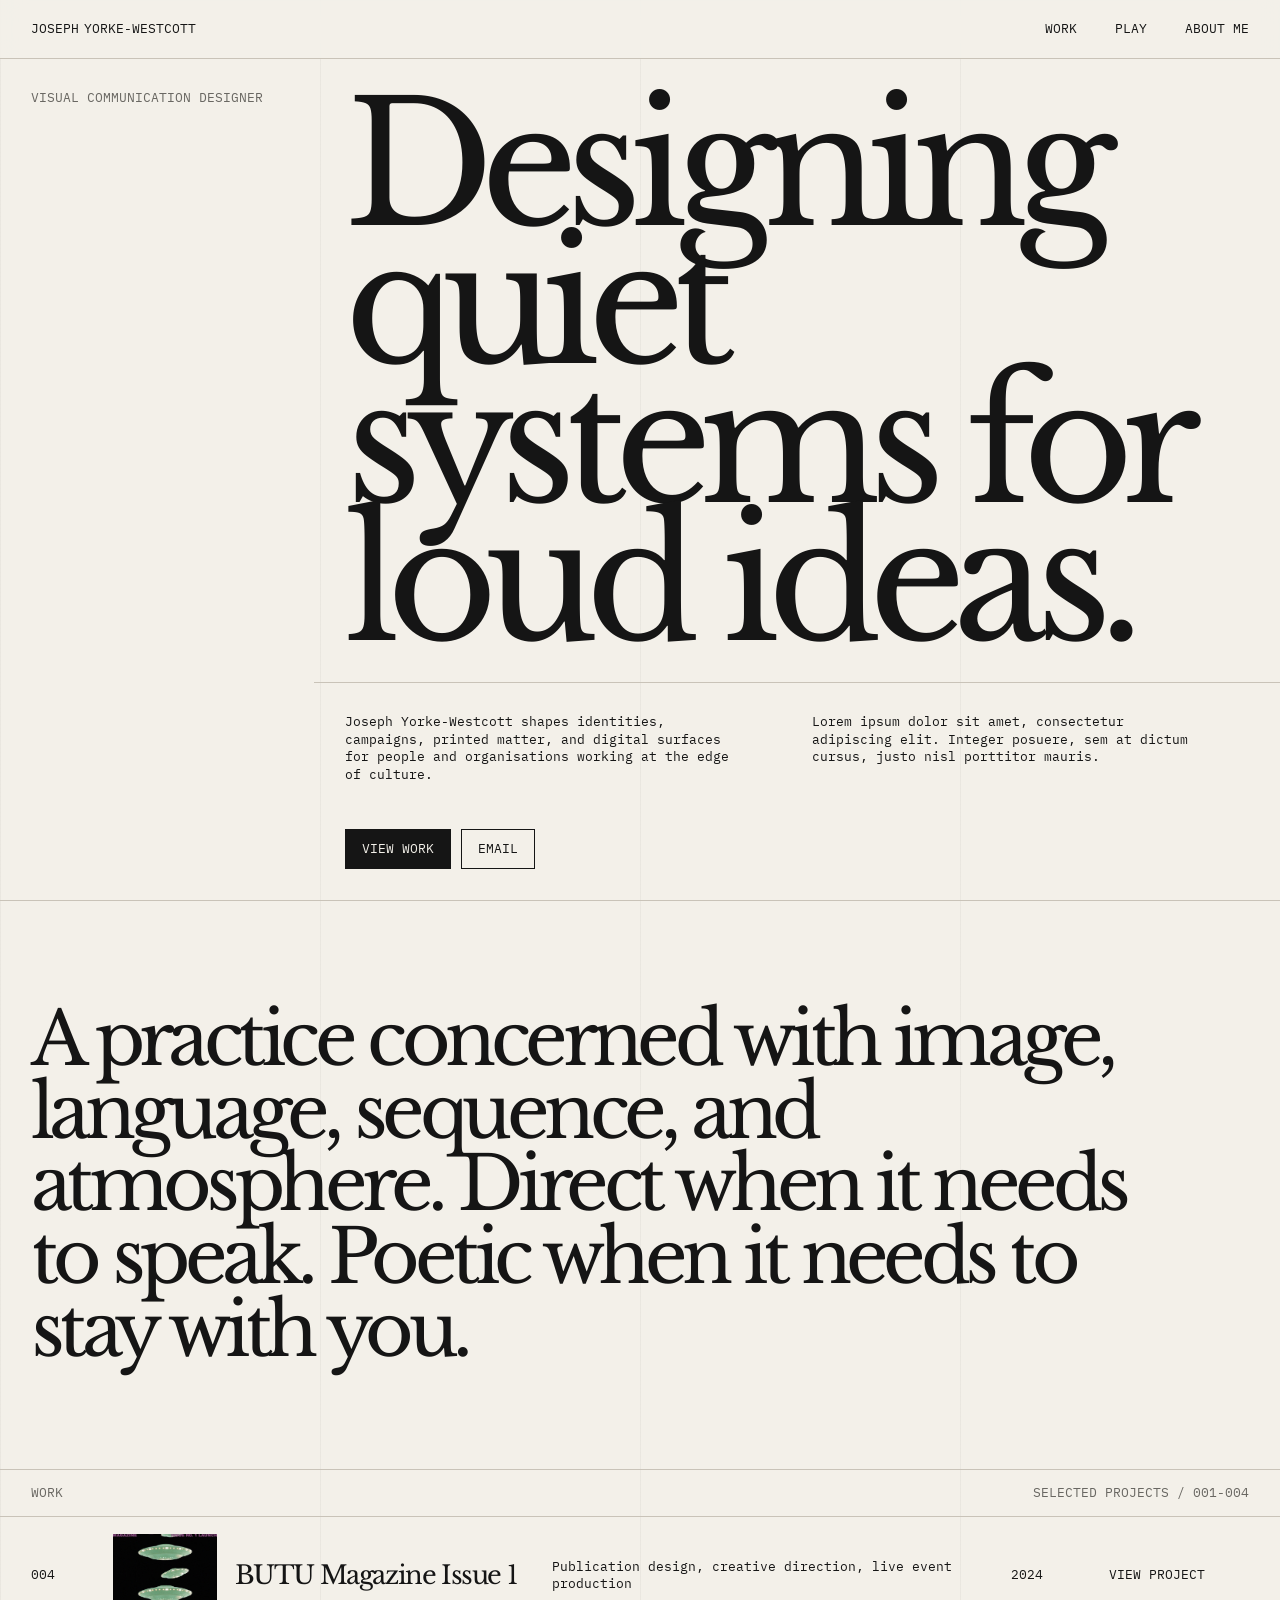
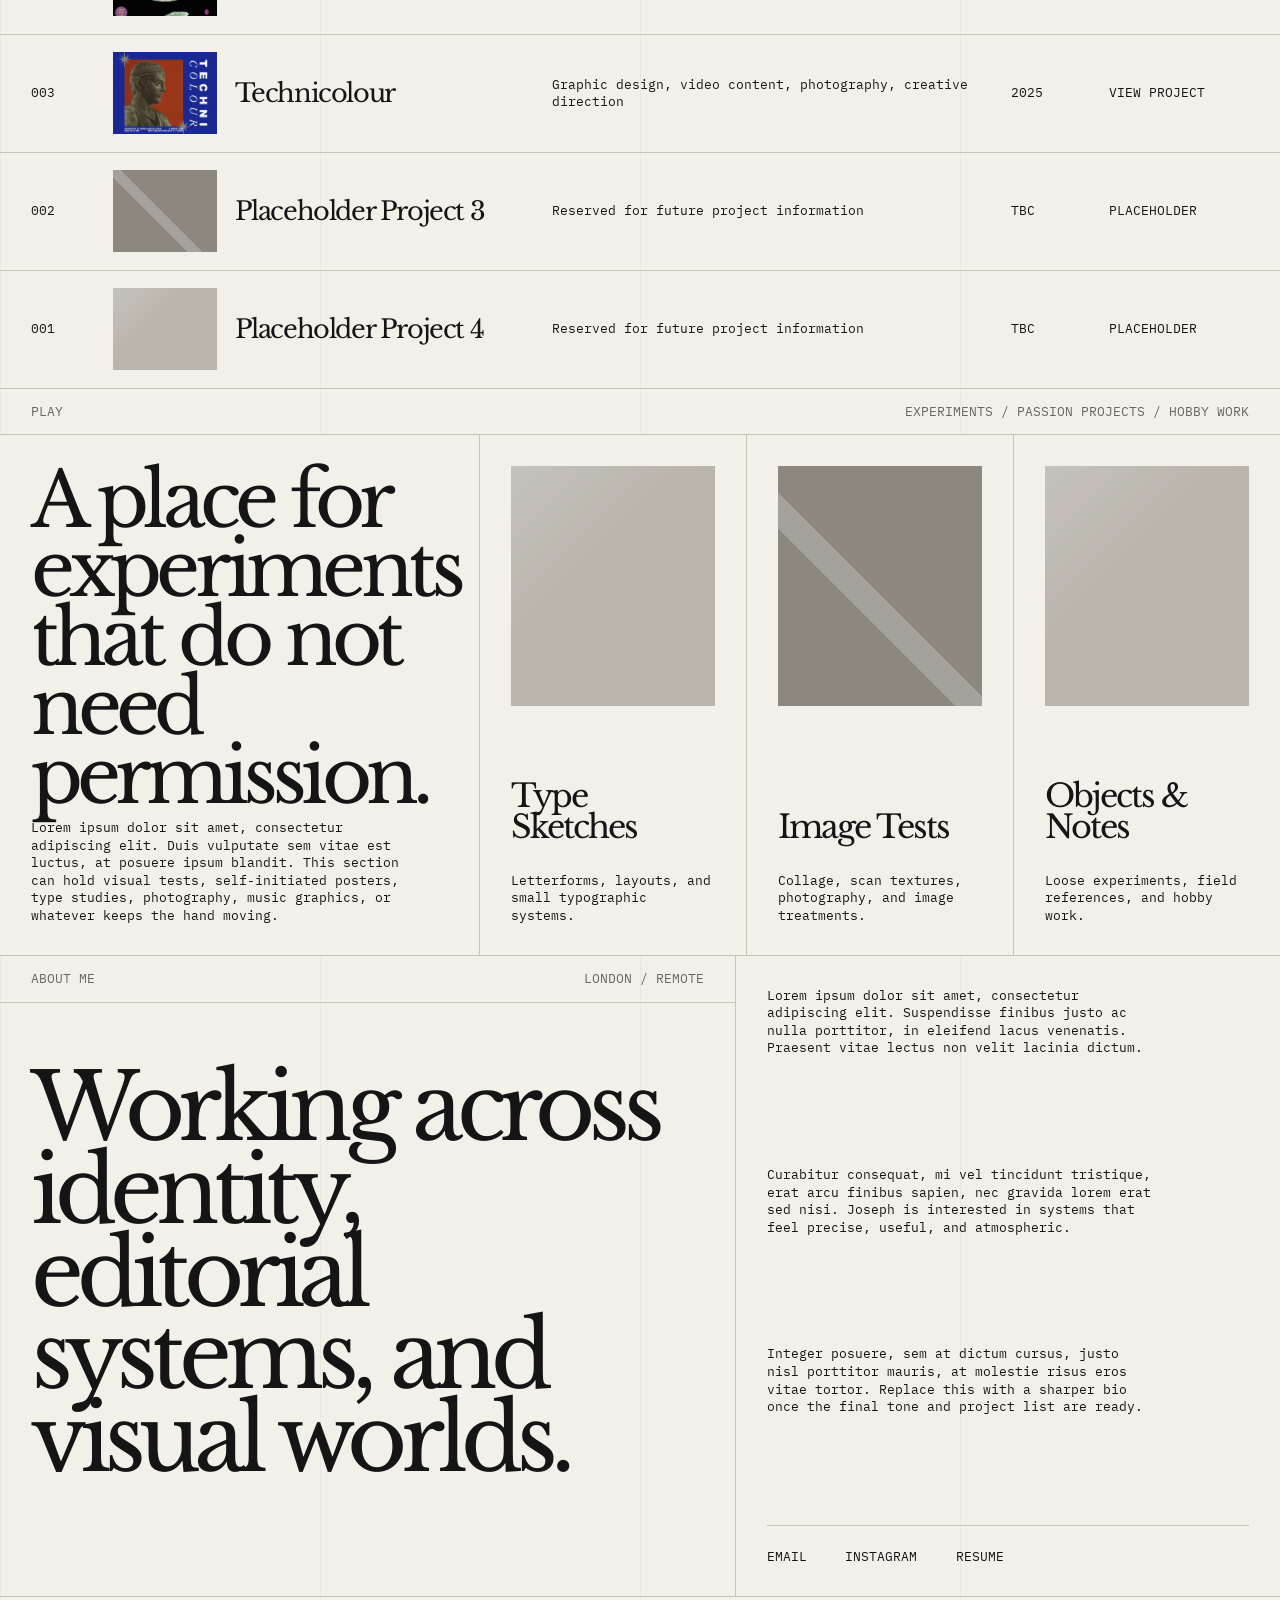
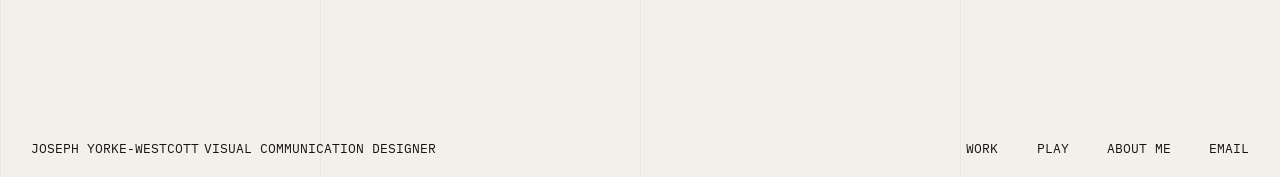
==== commit e600f7de: "Rename Joseph Yorke-Westcott site copy" ====
--- a/index.html
+++ b/index.html
@@ -1,13 +1,13 @@
-﻿<!doctype html>
+<!doctype html>
 <html lang="en">
   <head>
     <meta charset="utf-8" />
     <meta name="viewport" content="width=device-width, initial-scale=1" />
     <meta
       name="description"
-      content="Joseph York-Westcott is a visual communication designer creating identities, campaigns, image systems, and editorial worlds."
+      content="Joseph Yorke-Westcott is a visual communication designer creating identities, campaigns, image systems, and editorial worlds."
     />
-    <title>Joseph York-Westcott | Visual Communication Designer</title>
+    <title>Joseph Yorke-Westcott | Visual Communication Designer</title>
     <link rel="preconnect" href="https://fonts.googleapis.com" />
     <link rel="preconnect" href="https://fonts.gstatic.com" crossorigin />
     <link
@@ -19,9 +19,9 @@
   <body>
     <div class="site-shell">
       <header class="site-header" aria-label="Primary navigation">
-        <a class="brand" href="#top" aria-label="Joseph York-Westcott home">
+        <a class="brand" href="#top" aria-label="Joseph Yorke-Westcott home">
           <span>Joseph</span>
-          <span>York-Westcott</span>
+          <span>Yorke-Westcott</span>
         </a>
         <nav class="nav-links" aria-label="Site">
           <a href="#work">Work</a>
@@ -36,7 +36,7 @@
           <h1 id="hero-title">Designing quiet systems for loud ideas.</h1>
           <div class="hero-copy">
             <p>
-              Joseph York-Westcott shapes identities, campaigns, printed matter,
+              Joseph Yorke-Westcott shapes identities, campaigns, printed matter,
               and digital surfaces for people and organisations working at the
               edge of culture.
             </p>
@@ -65,7 +65,7 @@
           </div>
           <h2 id="work-title" class="sr-only">Selected work</h2>
 
-          <article class="project-row">
+          <article class="project-row project-row-butu">
             <a href="work/butu-magazine.html" aria-label="View project 004, BUTU Magazine Issue 1">
               <span class="project-number">004</span>
               <img class="project-thumb" src="assets/images/butu/butumag-issue-1-launch-poster-color-mock-1-w-noise-and-logos.jpg" alt="" />
@@ -77,7 +77,7 @@
               <span class="project-status">View Project</span>
             </a>
           </article>
-          <article class="project-row">
+          <article class="project-row project-row-technicolour">
             <a href="work/technicolour.html" aria-label="View project 003, Technicolour">
               <span class="project-number">003</span>
               <img class="project-thumb" src="assets/images/technicolour/technicolour-cover-draft-1-layout-4.jpg" alt="" />
@@ -89,7 +89,7 @@
               <span class="project-status">View Project</span>
             </a>
           </article>
-          <article class="project-row">
+          <article class="project-row project-row-placeholder">
             <a href="work/placeholder-3.html" aria-label="View placeholder project 002">
               <span class="project-number">002</span>
               <span class="project-thumb" aria-hidden="true"></span>
@@ -101,7 +101,7 @@
               <span class="project-status">Placeholder</span>
             </a>
           </article>
-          <article class="project-row">
+          <article class="project-row project-row-placeholder">
             <a href="work/placeholder-4.html" aria-label="View placeholder project 001">
               <span class="project-number">001</span>
               <span class="project-thumb" aria-hidden="true"></span>
@@ -186,7 +186,7 @@
 
       <footer class="site-footer">
         <div>
-          <span>Joseph York-Westcott</span>
+          <span>Joseph Yorke-Westcott</span>
           <span>Visual Communication Designer</span>
         </div>
         <nav class="footer-links" aria-label="Footer navigation">
--- a/styles.css
+++ b/styles.css
@@ -59,6 +59,33 @@
   backdrop-filter: blur(12px);
 }
 
+.project-butu {
+  --paper: #f1e7bd;
+  --ink: #153f8f;
+  --muted: #9d4f48;
+  --rule: #d36a54;
+  --image: #d9b489;
+  --image-dark: #2f4f99;
+  --inverse: #153f8f;
+  --inverse-ink: #f5d8d1;
+}
+
+.project-technicolour {
+  --paper: #202a96;
+  --ink: #f2d348;
+  --muted: #ff7c41;
+  --rule: #ef4f3d;
+  --image: #3141b6;
+  --image-dark: #111744;
+  --inverse: #f2d348;
+  --inverse-ink: #202a96;
+}
+
+.project-butu .site-header,
+.project-technicolour .site-header {
+  background: color-mix(in srgb, var(--paper) 88%, transparent);
+}
+
 .brand,
 .site-footer div {
   display: flex;
@@ -207,8 +234,23 @@
 }
 
 .project-row a:hover {
-  background: var(--inverse);
-  color: var(--inverse-ink);
+  background: var(--project-hover-bg, var(--inverse));
+  color: var(--project-hover-ink, var(--inverse-ink));
+}
+
+.project-row-butu {
+  --project-hover-bg: #153f8f;
+  --project-hover-ink: #f1e7bd;
+}
+
+.project-row-technicolour {
+  --project-hover-bg: #f2d348;
+  --project-hover-ink: #202a96;
+}
+
+.project-row-placeholder {
+  --project-hover-bg: #d9d3c5;
+  --project-hover-ink: #111111;
 }
 
 .project-thumb,
@@ -363,7 +405,12 @@
 .case-hero h1 {
   align-self: end;
   max-width: 1180px;
-  font-size: clamp(70px, 13.5vw, 190px);
+  font-size: clamp(67px, 13.3vw, 187px);
+  text-wrap: balance;
+  display: -webkit-box;
+  -webkit-line-clamp: 2;
+  -webkit-box-orient: vertical;
+  overflow: hidden;
 }
 
 .case-hero p {
@@ -380,21 +427,37 @@
 }
 
 .case-hero.image-led {
-  grid-template-columns: minmax(190px, 0.45fr) minmax(0, 0.9fr) minmax(280px, 0.7fr);
+  grid-template-areas:
+    "meta title title"
+    "meta intro image";
+  grid-template-columns: minmax(170px, 0.38fr) minmax(0, 1fr) minmax(260px, 0.72fr);
+  grid-template-rows: auto minmax(360px, 1fr);
+  align-items: stretch;
+}
+
+.case-hero.image-led .case-meta {
+  grid-area: meta;
+}
+
+.case-hero.image-led h1 {
+  grid-area: title;
+  max-width: none;
+  padding-right: calc(var(--gutter) * 1.5);
+  font-size: clamp(48px, 8.4vw, 132px);
 }
 
 .case-hero.image-led p {
-  grid-column: 2;
+  grid-area: intro;
 }
 
 .case-hero-image {
-  grid-column: 3;
-  grid-row: 1 / span 3;
+  grid-area: image;
   width: 100%;
   height: 100%;
-  min-height: calc(82svh - 58px);
+  min-height: clamp(260px, 32vw, 520px);
   object-fit: cover;
   border-left: 1px solid var(--rule);
+  border-top: 1px solid var(--rule);
 }
 
 .case-image-grid {
@@ -517,10 +580,13 @@
 .phone-grid img,
 .portrait-grid img,
 .album-grid img,
-.cover-facts img {
+.cover-facts img,
+.asset-strip img,
+.case-hero-image {
   display: block;
   width: 100%;
   object-fit: cover;
+  cursor: zoom-in;
 }
 
 .spread-grid img {
@@ -644,6 +710,103 @@
 
 .case-home-cta a:hover {
   color: var(--muted);
+}
+
+.lightbox {
+  position: fixed;
+  inset: 0;
+  z-index: 100;
+  display: none;
+  align-items: center;
+  justify-content: center;
+  padding: clamp(16px, 3vw, 42px);
+  background: rgba(10, 10, 10, 0.86);
+  color: #f7f1e8;
+}
+
+.lightbox.is-open {
+  display: flex;
+}
+
+.lightbox__stage {
+  position: relative;
+  display: flex;
+  align-items: center;
+  justify-content: center;
+  width: min(100%, 1480px);
+  height: min(100%, 900px);
+  overflow: auto;
+}
+
+.lightbox__image {
+  max-width: 92vw;
+  max-height: 82vh;
+  transform: scale(var(--zoom, 1));
+  transform-origin: center;
+  transition: transform 160ms ease;
+}
+
+.lightbox__button,
+.lightbox__zoom {
+  border: 1px solid currentColor;
+  background: rgba(15, 15, 15, 0.62);
+  color: inherit;
+  font: inherit;
+  text-transform: uppercase;
+  cursor: pointer;
+}
+
+.lightbox__button {
+  position: absolute;
+  z-index: 2;
+  width: 44px;
+  height: 44px;
+}
+
+.lightbox__button:hover,
+.lightbox__zoom:hover {
+  background: #f7f1e8;
+  color: #111;
+}
+
+.lightbox__close {
+  top: 18px;
+  right: 18px;
+}
+
+.lightbox__prev {
+  left: 18px;
+  top: 50%;
+  transform: translateY(-50%);
+}
+
+.lightbox__next {
+  right: 18px;
+  top: 50%;
+  transform: translateY(-50%);
+}
+
+.lightbox__toolbar {
+  position: absolute;
+  left: 50%;
+  bottom: 18px;
+  z-index: 2;
+  display: flex;
+  align-items: center;
+  gap: 8px;
+  transform: translateX(-50%);
+}
+
+.lightbox__zoom {
+  min-width: 44px;
+  min-height: 36px;
+  padding: 8px 12px;
+}
+
+.lightbox__count {
+  min-width: 86px;
+  text-align: center;
+  color: inherit;
 }
 
 .sr-only {
@@ -699,7 +862,6 @@
   .about-section,
   .play-grid,
   .case-hero,
-  .case-hero.image-led,
   .case-section.two-column,
   .case-facts,
   .case-image-grid,
@@ -713,6 +875,16 @@
     grid-template-columns: 1fr;
   }
 
+  .case-hero.image-led {
+    grid-template-areas:
+      "meta"
+      "title"
+      "image"
+      "intro";
+    grid-template-columns: 1fr;
+    grid-template-rows: auto auto auto auto;
+  }
+
   .site-header {
     gap: 16px;
   }
@@ -744,11 +916,24 @@
     min-height: auto;
   }
 
+  .case-hero.image-led h1 {
+    font-size: clamp(40px, 11vw, 72px);
+    padding-right: var(--gutter);
+  }
+
   .case-hero-image {
-    grid-row: auto;
     min-height: 420px;
     border-left: 0;
     border-top: 1px solid var(--rule);
+  }
+
+  .lightbox__button {
+    width: 38px;
+    height: 38px;
+  }
+
+  .lightbox__toolbar {
+    bottom: 12px;
   }
 
   .case-image.large,
